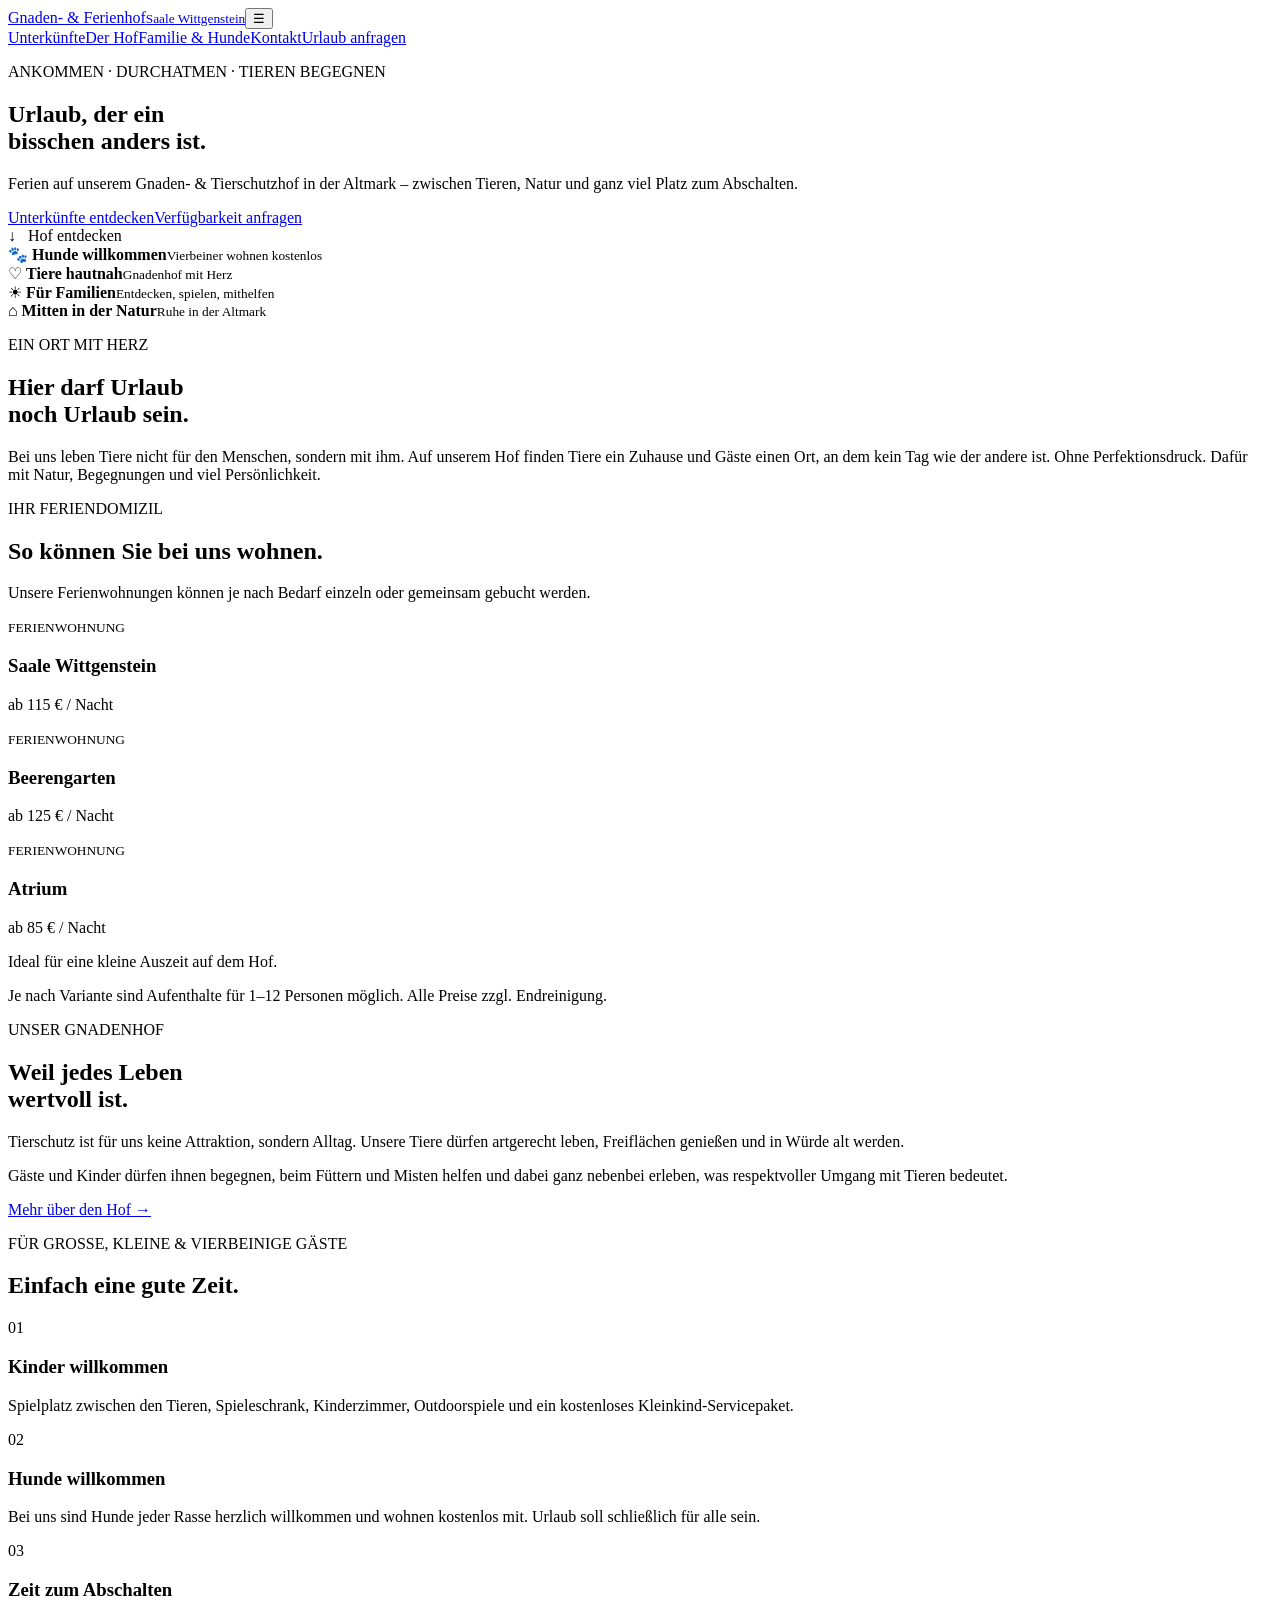
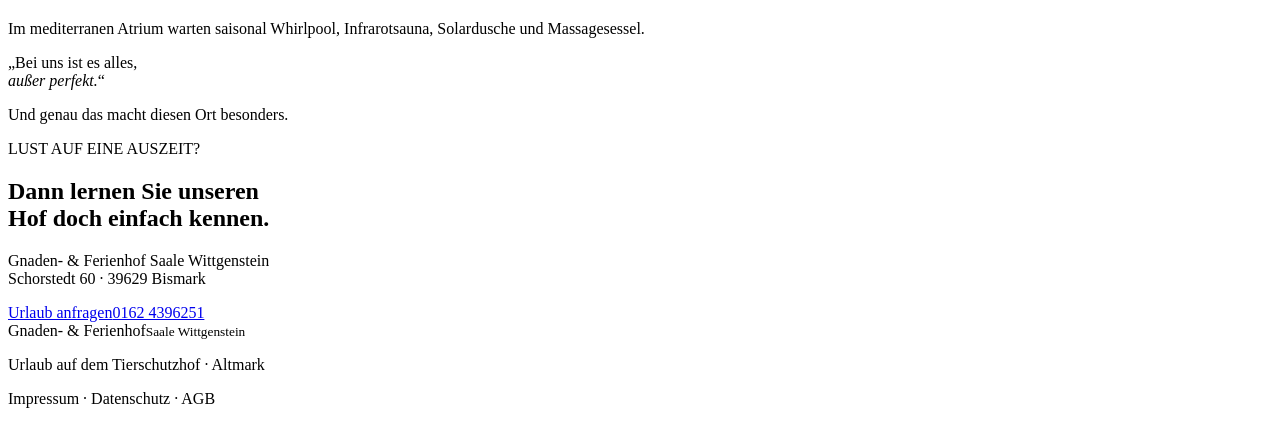
==== index.html @ 2e37b20e "Create modern homepage concept" ====
<!doctype html>
<html lang="de">
<head>
<meta charset="utf-8"><meta name="viewport" content="width=device-width,initial-scale=1">
<title>Gnaden- & Ferienhof Saale Wittgenstein</title>
<meta name="description" content="Urlaub auf dem Tierschutzhof in der Altmark – Ferienwohnungen, Tiere, Natur und Zeit zum Abschalten.">
<link rel="preconnect" href="https://fonts.googleapis.com"><link rel="preconnect" href="https://fonts.gstatic.com" crossorigin>
<link href="https://fonts.googleapis.com/css2?family=DM+Sans:wght@400;500;600&family=Playfair+Display:wght@500;600&display=swap" rel="stylesheet">
<link rel="stylesheet" href="style.css">
</head>
<body>
<header class="nav"><a class="brand" href="#top"><span>Gnaden- & Ferienhof</span><small>Saale Wittgenstein</small></a><button class="menu" aria-label="Menü">☰</button><nav><a href="#wohnen">Unterkünfte</a><a href="#hof">Der Hof</a><a href="#familie">Familie & Hunde</a><a href="#kontakt">Kontakt</a><a class="navcta" href="#kontakt">Urlaub anfragen</a></nav></header>
<main id="top">
<section class="hero"><div class="shade"></div><div class="heroText"><p class="eyebrow">ANKOMMEN · DURCHATMEN · TIEREN BEGEGNEN</p><h1>Urlaub, der ein<br>bisschen anders ist.</h1><p>Ferien auf unserem Gnaden- & Tierschutzhof in der Altmark – zwischen Tieren, Natur und ganz viel Platz zum Abschalten.</p><div class="actions"><a class="btn light" href="#wohnen">Unterkünfte entdecken</a><a class="btn ghost" href="#kontakt">Verfügbarkeit anfragen</a></div></div><div class="scroll">↓ &nbsp; Hof entdecken</div></section>
<section class="quick"><div>🐾 <span><b>Hunde willkommen</b><small>Vierbeiner wohnen kostenlos</small></span></div><div>♡ <span><b>Tiere hautnah</b><small>Gnadenhof mit Herz</small></span></div><div>☀ <span><b>Für Familien</b><small>Entdecken, spielen, mithelfen</small></span></div><div>⌂ <span><b>Mitten in der Natur</b><small>Ruhe in der Altmark</small></span></div></section>
<section class="intro"><p class="eyebrow green">EIN ORT MIT HERZ</p><h2>Hier darf Urlaub<br>noch Urlaub sein.</h2><p>Bei uns leben Tiere nicht für den Menschen, sondern mit ihm. Auf unserem Hof finden Tiere ein Zuhause und Gäste einen Ort, an dem kein Tag wie der andere ist. Ohne Perfektionsdruck. Dafür mit Natur, Begegnungen und viel Persönlichkeit.</p></section>
<section id="wohnen" class="stay"><div class="sectionHead"><div><p class="eyebrow green">IHR FERIENDOMIZIL</p><h2>So können Sie bei uns wohnen.</h2></div><p>Unsere Ferienwohnungen können je nach Bedarf einzeln oder gemeinsam gebucht werden.</p></div><div class="cards">
<article class="card photo1"><div><small>FERIENWOHNUNG</small><h3>Saale Wittgenstein</h3><p>ab 115 € / Nacht</p></div></article>
<article class="card photo2"><div><small>FERIENWOHNUNG</small><h3>Beerengarten</h3><p>ab 125 € / Nacht</p></div></article>
<article class="card simple"><div><small>FERIENWOHNUNG</small><h3>Atrium</h3><p>ab 85 € / Nacht</p><span>Ideal für eine kleine Auszeit auf dem Hof.</span></div></article>
</div><p class="note">Je nach Variante sind Aufenthalte für 1–12 Personen möglich. Alle Preise zzgl. Endreinigung.</p></section>
<section id="hof" class="story"><div class="storyImg"></div><div class="storyText"><p class="eyebrow">UNSER GNADENHOF</p><h2>Weil jedes Leben<br>wertvoll ist.</h2><p>Tierschutz ist für uns keine Attraktion, sondern Alltag. Unsere Tiere dürfen artgerecht leben, Freiflächen genießen und in Würde alt werden.</p><p>Gäste und Kinder dürfen ihnen begegnen, beim Füttern und Misten helfen und dabei ganz nebenbei erleben, was respektvoller Umgang mit Tieren bedeutet.</p><a href="#kontakt">Mehr über den Hof →</a></div></section>
<section id="familie" class="features"><div class="sectionHead"><div><p class="eyebrow green">FÜR GROSSE, KLEINE & VIERBEINIGE GÄSTE</p><h2>Einfach eine gute Zeit.</h2></div></div><div class="featureGrid"><article><span>01</span><h3>Kinder willkommen</h3><p>Spielplatz zwischen den Tieren, Spieleschrank, Kinderzimmer, Outdoorspiele und ein kostenloses Kleinkind-Servicepaket.</p></article><article><span>02</span><h3>Hunde willkommen</h3><p>Bei uns sind Hunde jeder Rasse herzlich willkommen und wohnen kostenlos mit. Urlaub soll schließlich für alle sein.</p></article><article><span>03</span><h3>Zeit zum Abschalten</h3><p>Im mediterranen Atrium warten saisonal Whirlpool, Infrarotsauna, Solardusche und Massagesessel.</p></article></div></section>
<section class="quote"><p>„Bei uns ist es alles,<br><em>außer perfekt.</em>“</p><span>Und genau das macht diesen Ort besonders.</span></section>
<section id="kontakt" class="contact"><p class="eyebrow">LUST AUF EINE AUSZEIT?</p><h2>Dann lernen Sie unseren<br>Hof doch einfach kennen.</h2><p>Gnaden- & Ferienhof Saale Wittgenstein<br>Schorstedt 60 · 39629 Bismark</p><div class="actions"><a class="btn light" href="mailto:daniela.eldem@t-online.de">Urlaub anfragen</a><a class="btn ghost" href="tel:+491624396251">0162 4396251</a></div></section>
</main>
<footer><div class="brand"><span>Gnaden- & Ferienhof</span><small>Saale Wittgenstein</small></div><p>Urlaub auf dem Tierschutzhof · Altmark</p><p>Impressum · Datenschutz · AGB</p></footer>
<script>document.querySelector('.menu').onclick=()=>document.querySelector('.nav nav').classList.toggle('open');document.querySelectorAll('.nav nav a').forEach(a=>a.onclick=()=>document.querySelector('.nav nav').classList.remove('open'));</script>
</body></html>
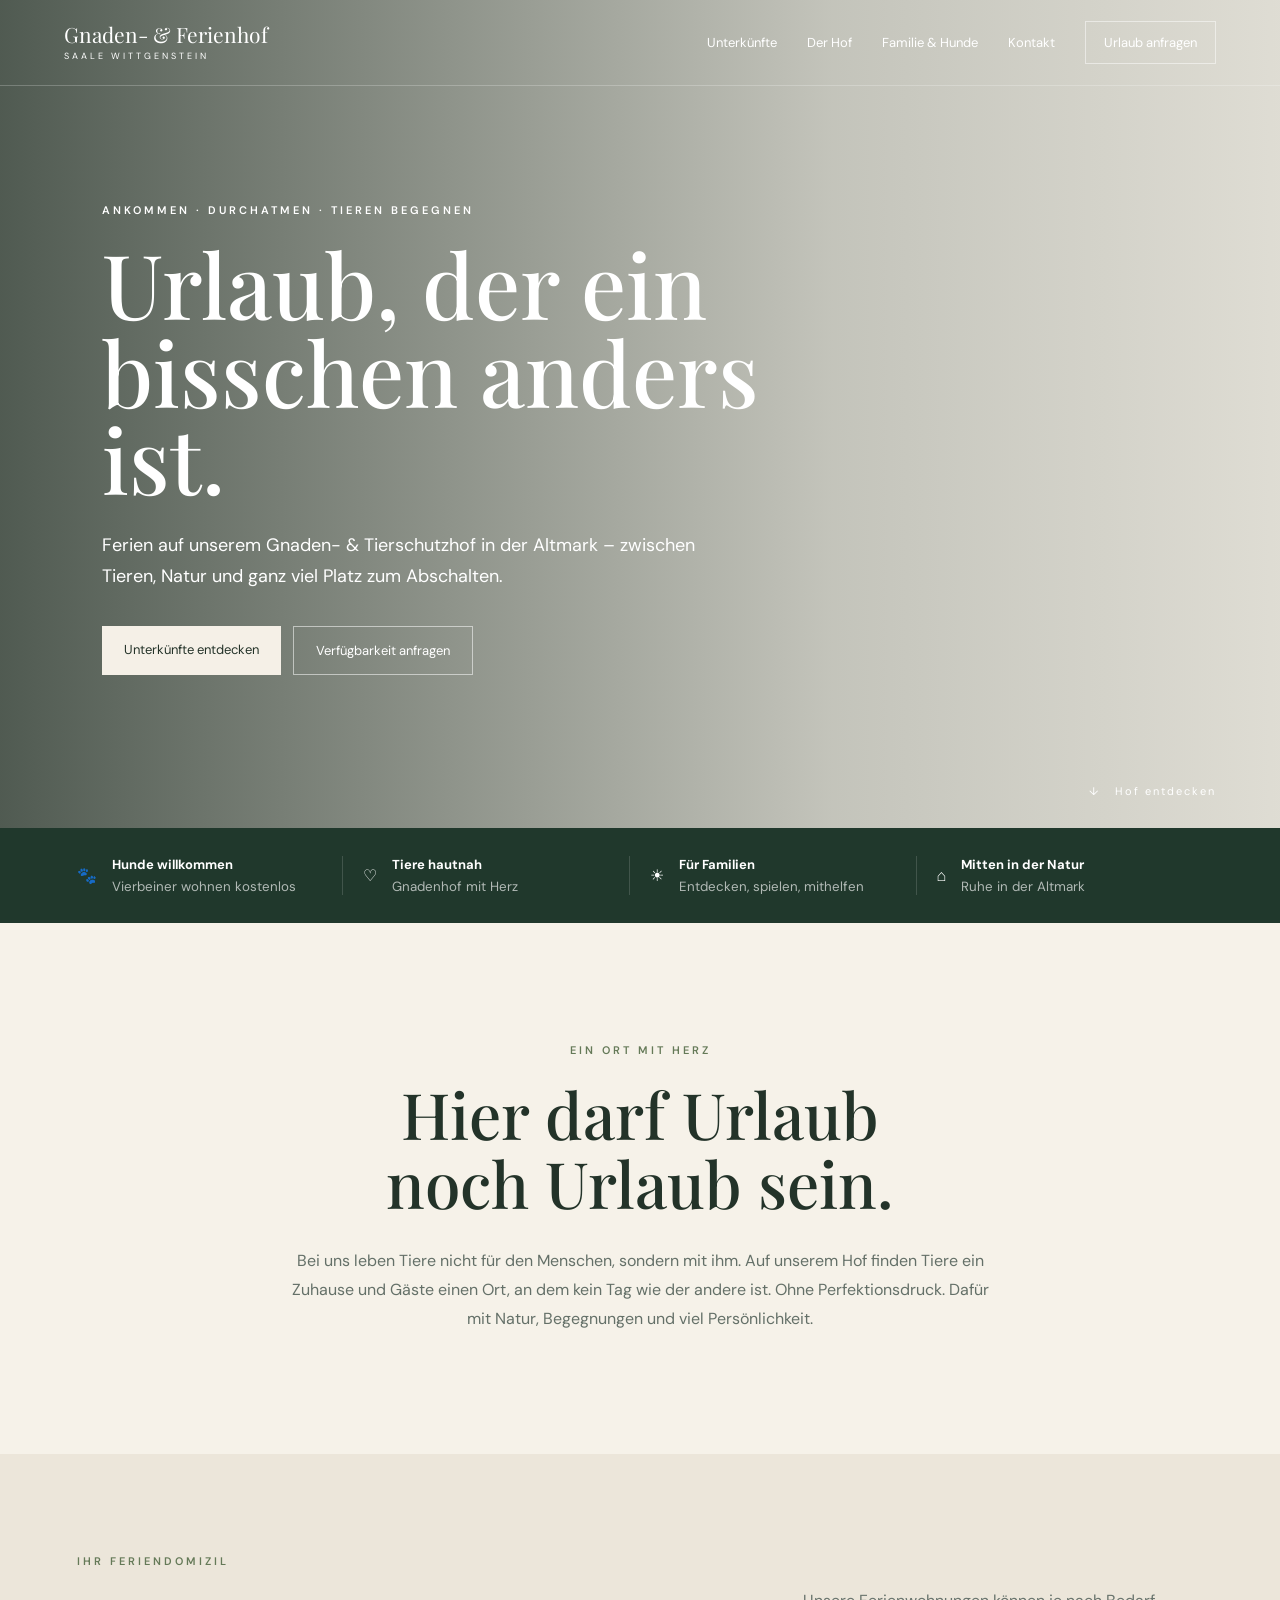
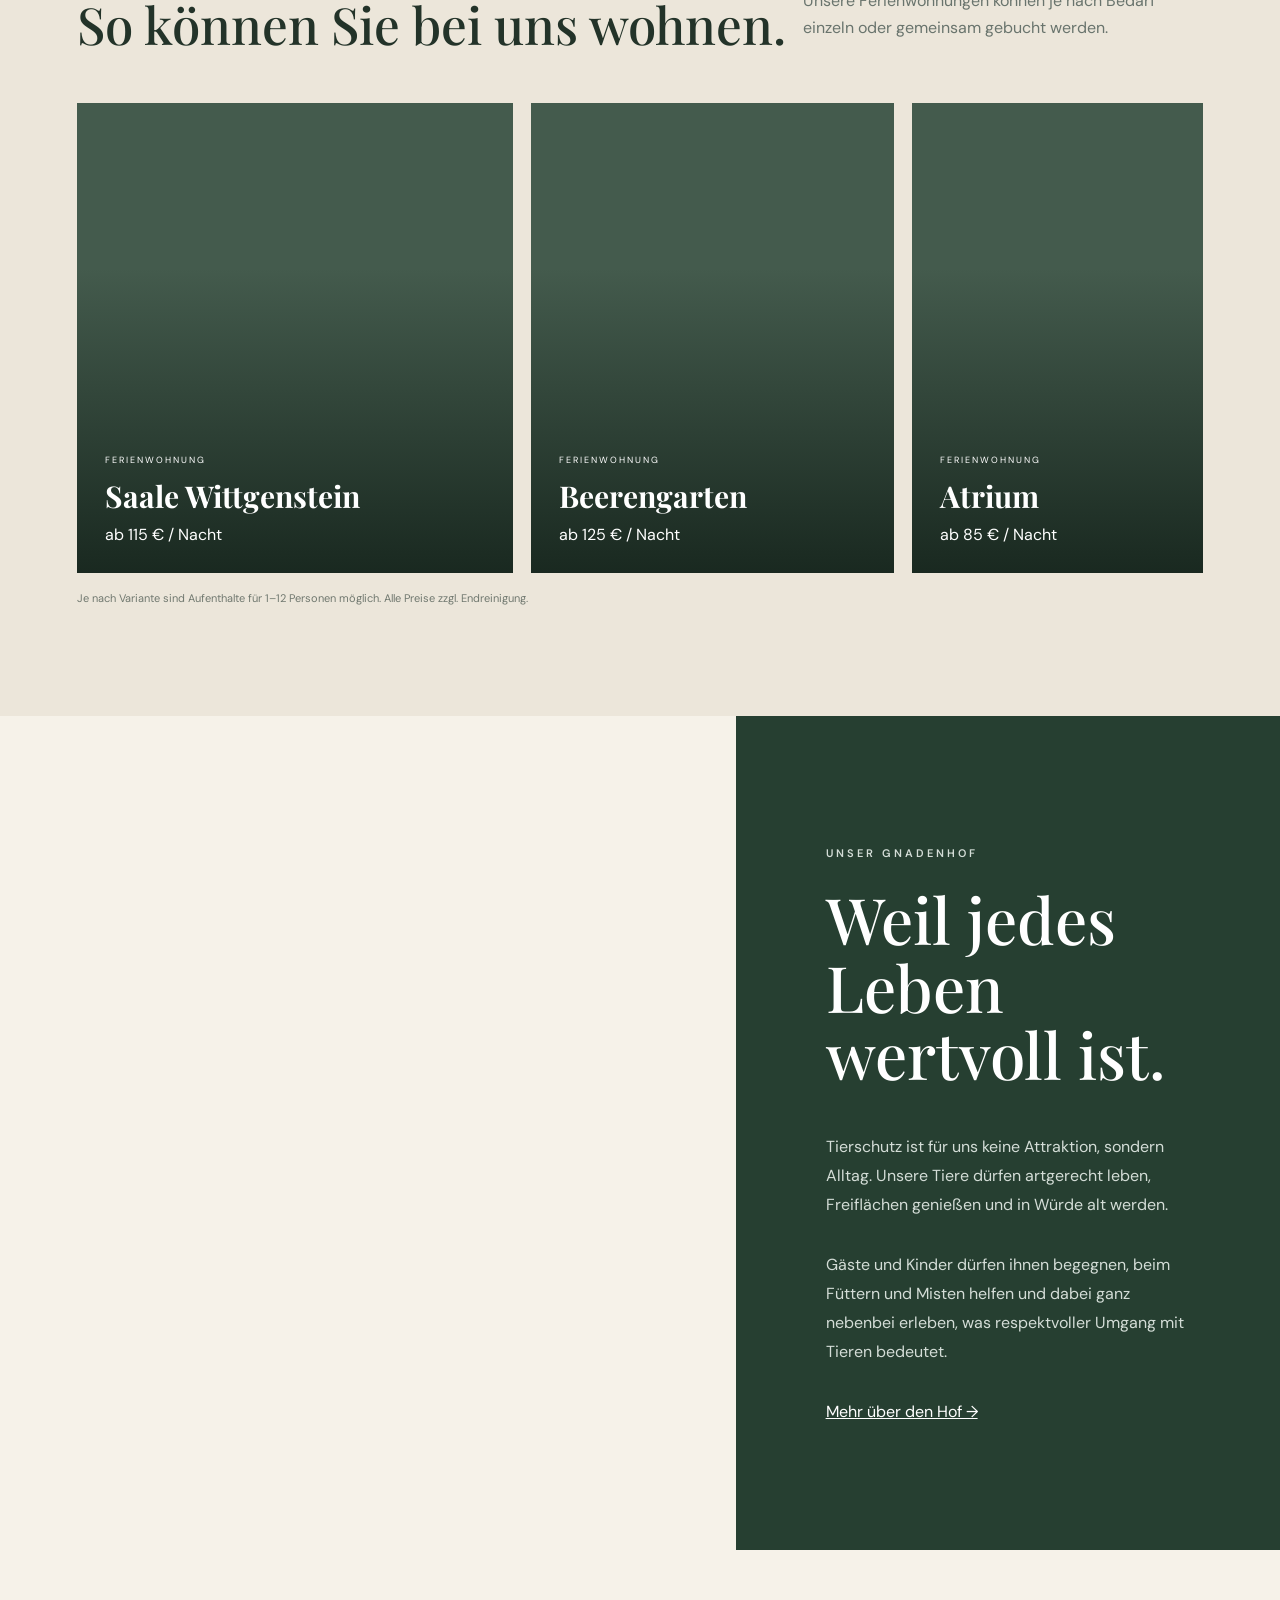
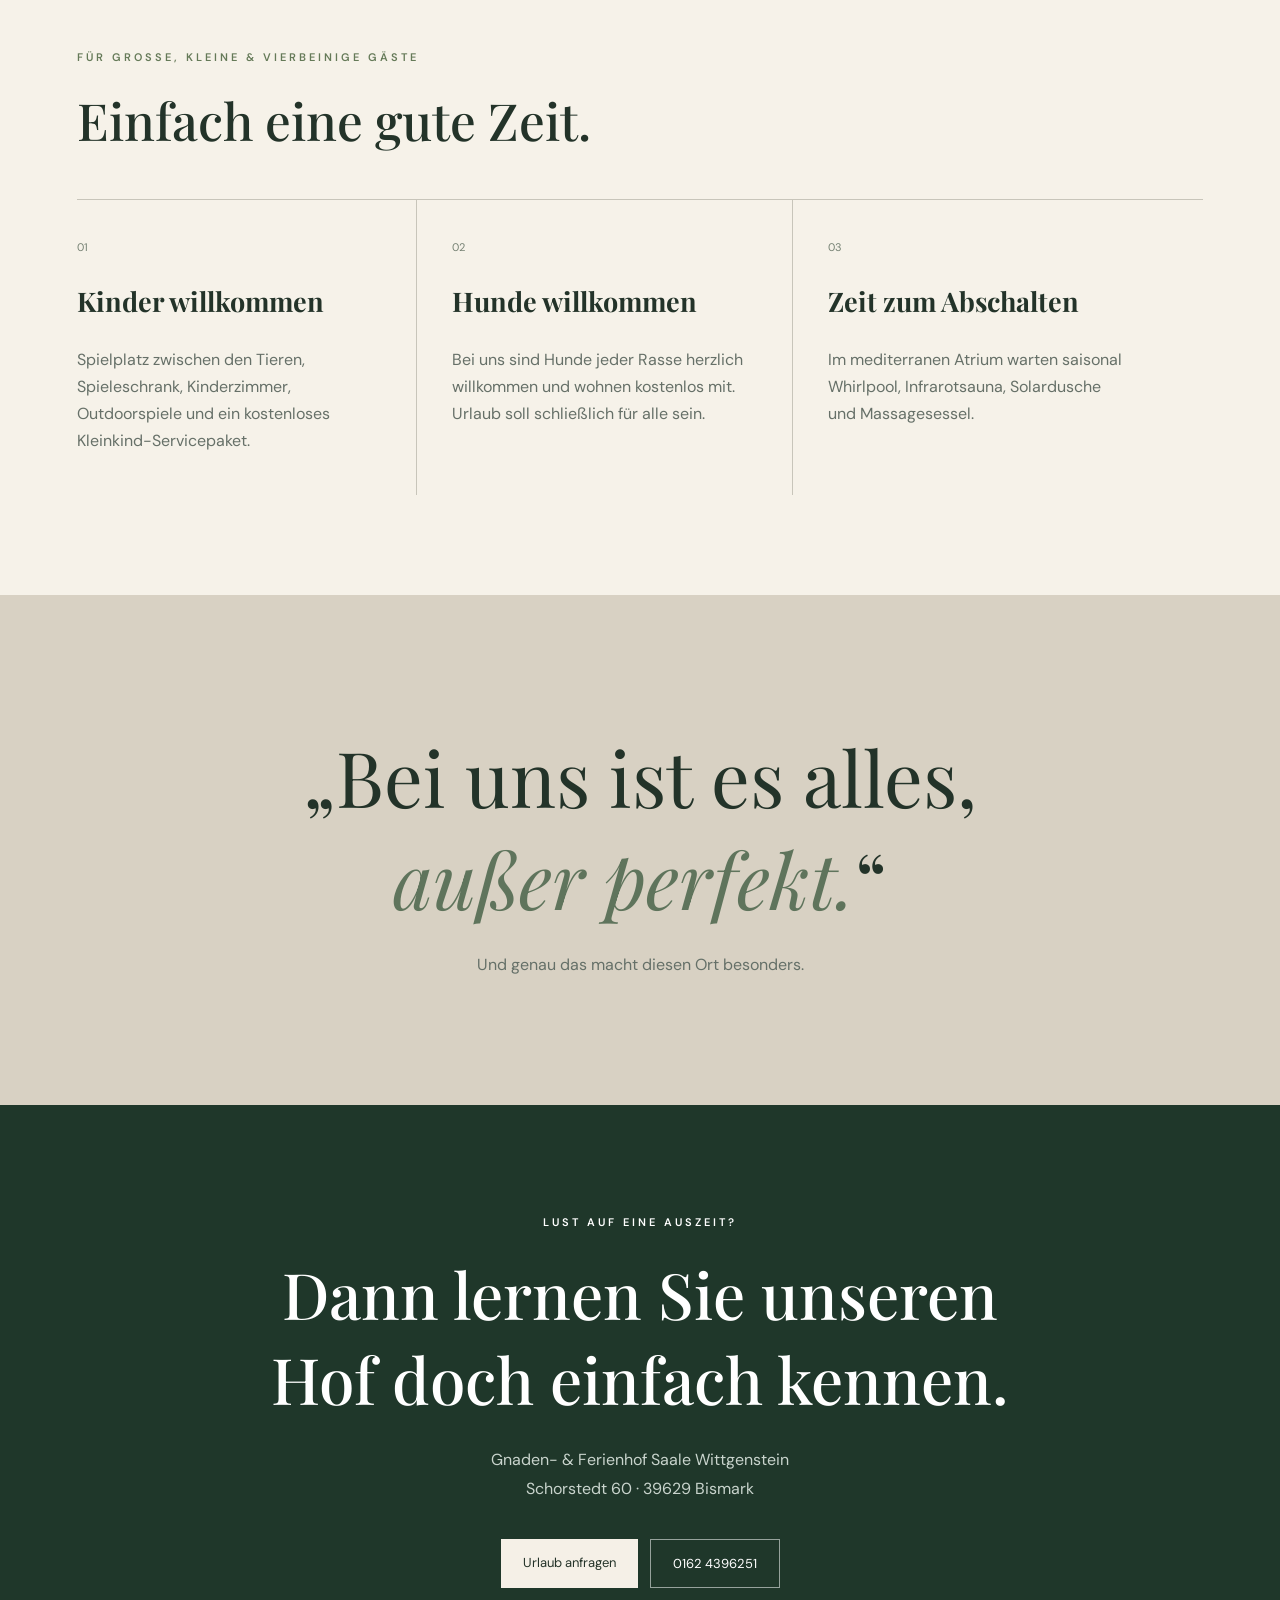
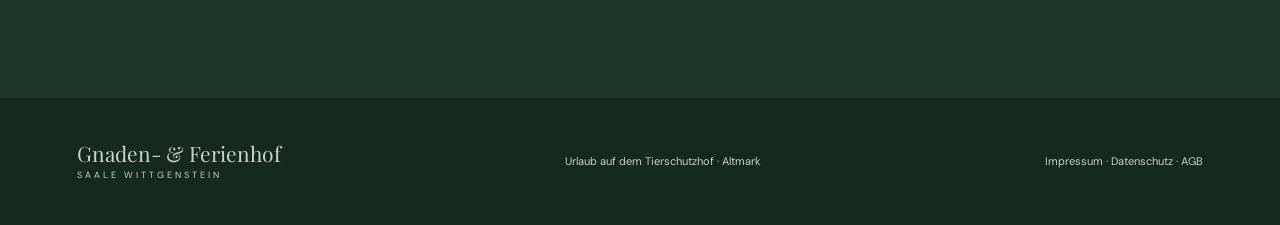
==== commit 64b8b929: "Use only verified accommodation content" ====
--- a/index.html
+++ b/index.html
@@ -17,7 +17,7 @@
 <section id="wohnen" class="stay"><div class="sectionHead"><div><p class="eyebrow green">IHR FERIENDOMIZIL</p><h2>So können Sie bei uns wohnen.</h2></div><p>Unsere Ferienwohnungen können je nach Bedarf einzeln oder gemeinsam gebucht werden.</p></div><div class="cards">
 <article class="card photo1"><div><small>FERIENWOHNUNG</small><h3>Saale Wittgenstein</h3><p>ab 115 € / Nacht</p></div></article>
 <article class="card photo2"><div><small>FERIENWOHNUNG</small><h3>Beerengarten</h3><p>ab 125 € / Nacht</p></div></article>
-<article class="card simple"><div><small>FERIENWOHNUNG</small><h3>Atrium</h3><p>ab 85 € / Nacht</p><span>Ideal für eine kleine Auszeit auf dem Hof.</span></div></article>
+<article class="card photo3"><div><small>FERIENWOHNUNG</small><h3>Atrium</h3><p>ab 85 € / Nacht</p></div></article>
 </div><p class="note">Je nach Variante sind Aufenthalte für 1–12 Personen möglich. Alle Preise zzgl. Endreinigung.</p></section>
 <section id="hof" class="story"><div class="storyImg"></div><div class="storyText"><p class="eyebrow">UNSER GNADENHOF</p><h2>Weil jedes Leben<br>wertvoll ist.</h2><p>Tierschutz ist für uns keine Attraktion, sondern Alltag. Unsere Tiere dürfen artgerecht leben, Freiflächen genießen und in Würde alt werden.</p><p>Gäste und Kinder dürfen ihnen begegnen, beim Füttern und Misten helfen und dabei ganz nebenbei erleben, was respektvoller Umgang mit Tieren bedeutet.</p><a href="#kontakt">Mehr über den Hof →</a></div></section>
 <section id="familie" class="features"><div class="sectionHead"><div><p class="eyebrow green">FÜR GROSSE, KLEINE & VIERBEINIGE GÄSTE</p><h2>Einfach eine gute Zeit.</h2></div></div><div class="featureGrid"><article><span>01</span><h3>Kinder willkommen</h3><p>Spielplatz zwischen den Tieren, Spieleschrank, Kinderzimmer, Outdoorspiele und ein kostenloses Kleinkind-Servicepaket.</p></article><article><span>02</span><h3>Hunde willkommen</h3><p>Bei uns sind Hunde jeder Rasse herzlich willkommen und wohnen kostenlos mit. Urlaub soll schließlich für alle sein.</p></article><article><span>03</span><h3>Zeit zum Abschalten</h3><p>Im mediterranen Atrium warten saisonal Whirlpool, Infrarotsauna, Solardusche und Massagesessel.</p></article></div></section>
--- a/style.css
+++ b/style.css
@@ -0,0 +1,2 @@
+*{box-sizing:border-box}html{scroll-behavior:smooth}body{margin:0;background:#f6f2e9;color:#233329;font-family:"DM Sans",sans-serif}.nav{height:86px;position:absolute;z-index:10;top:0;left:0;right:0;display:flex;align-items:center;padding:0 5vw;color:white;border-bottom:1px solid #ffffff38}.brand{color:inherit;text-decoration:none;display:flex;flex-direction:column;line-height:1}.brand span{font-family:"Playfair Display";font-size:21px}.brand small{font-size:9px;letter-spacing:3px;margin-top:7px;text-transform:uppercase}.nav nav{margin-left:auto;display:flex;align-items:center;gap:30px}.nav nav a{color:white;text-decoration:none;font-size:13px}.navcta{border:1px solid #ffffff80;padding:12px 18px}.menu{display:none;margin-left:auto;background:none;border:0;color:white;font-size:25px}.hero{height:92vh;min-height:680px;background:url("https://www.gnadenundferienhofsaalewittgenstein.de/wp-content/uploads/2026/07/IMG_7126.jpeg") center 45%/cover;position:relative;color:white;display:flex;align-items:center}.shade{position:absolute;inset:0;background:linear-gradient(90deg,rgba(16,32,23,.72),rgba(16,32,23,.22) 65%,rgba(16,32,23,.1))}.heroText{position:relative;width:min(760px,90%);margin-left:8vw;margin-top:50px}.eyebrow{font-size:11px;letter-spacing:3px;font-weight:600;margin:0 0 22px}.green{color:#657a58}.hero h1,.intro h2,.sectionHead h2,.story h2,.contact h2{font-family:"Playfair Display";font-weight:500}.hero h1{font-size:clamp(54px,7vw,102px);line-height:.98;margin:0 0 28px}.heroText>p:not(.eyebrow){font-size:18px;line-height:1.7;max-width:610px}.actions{display:flex;gap:12px;margin-top:35px}.btn{display:inline-block;padding:15px 22px;text-decoration:none;font-size:13px}.light{background:#f5f0e7;color:#243329}.ghost{border:1px solid #ffffff88;color:white}.scroll{position:absolute;bottom:30px;right:5vw;font-size:11px;letter-spacing:2px}.quick{background:#20382c;color:#fff;display:grid;grid-template-columns:repeat(4,1fr);padding:28px 6vw;gap:20px}.quick>div{display:flex;align-items:center;gap:15px;border-right:1px solid #ffffff26}.quick>div:last-child{border:0}.quick span{display:flex;flex-direction:column}.quick b{font-size:13px}.quick small{opacity:.65;margin-top:5px}.intro{padding:120px 8vw;text-align:center;max-width:1000px;margin:auto}.intro h2{font-size:clamp(42px,5vw,70px);line-height:1.08;margin:0 0 30px}.intro>p:last-child{max-width:700px;margin:auto;line-height:1.8;color:#647068}.stay,.features{padding:100px 6vw;background:#ece6da}.sectionHead{display:flex;justify-content:space-between;align-items:end;margin-bottom:45px}.sectionHead h2{font-size:clamp(36px,4vw,58px);margin:0}.sectionHead>p{max-width:400px;line-height:1.7;color:#69746d}.cards{display:grid;grid-template-columns:1.2fr 1fr .8fr;gap:18px}.card{height:470px;position:relative;background:#445b4d;background-size:cover;background-position:center;overflow:hidden}.card:after{content:"";position:absolute;inset:0;background:linear-gradient(0deg,rgba(11,24,17,.75),transparent 65%)}.card>div{position:absolute;z-index:2;bottom:28px;left:28px;color:#fff}.card small{letter-spacing:2px;font-size:9px}.card h3{font-family:"Playfair Display";font-size:30px;margin:8px 0}.card p{margin:0}.card span{font-size:12px;opacity:.75}.photo1{background-image:url("https://www.gnadenundferienhofsaalewittgenstein.de/wp-content/uploads/2026/08/Wittgenstein-Fewo-Canva-1024x829.png")}.photo2{background-image:url("https://www.gnadenundferienhofsaalewittgenstein.de/wp-content/uploads/2026/07/IMG_7126.jpeg")}.simple{background:linear-gradient(145deg,#687c6d,#2d4838)}.note{font-size:11px;color:#70786f;margin-top:18px}.story{display:grid;grid-template-columns:1.15fr .85fr;min-height:720px}.storyImg{background:url("https://www.gnadenundferienhofsaalewittgenstein.de/wp-content/uploads/2025/02/bcfb7c24-0591-49e5-a2a4-bfc972c32fb3-1024x1024.jpg") center/cover}.storyText{background:#263f31;color:#fff;padding:10vw 7vw;display:flex;flex-direction:column;justify-content:center}.story h2{font-size:clamp(42px,5vw,70px);line-height:1.05;margin:0 0 30px}.storyText p{line-height:1.8;color:#d4ddd7}.storyText a{color:#fff;margin-top:18px}.features{background:#f6f2e9}.featureGrid{display:grid;grid-template-columns:repeat(3,1fr);border-top:1px solid #c8c5ba}.featureGrid article{padding:35px 45px 25px 0;border-right:1px solid #c8c5ba;margin-right:35px}.featureGrid article:last-child{border:0}.featureGrid span{font-size:11px;color:#758173}.featureGrid h3{font-family:"Playfair Display";font-size:27px}.featureGrid p{color:#667068;line-height:1.7}.quote{padding:130px 6vw;text-align:center;background:#d8d1c3}.quote p{font-family:"Playfair Display";font-size:clamp(45px,6vw,82px);margin:0}.quote em{font-weight:400;color:#5f745c}.quote span{display:block;margin-top:25px;color:#657068}.contact{background:#1f372a;color:#fff;text-align:center;padding:110px 5vw}.contact h2{font-size:clamp(40px,5vw,68px);margin:0 0 25px}.contact>p:not(.eyebrow){line-height:1.8;color:#c9d4cd}.contact .actions{justify-content:center}footer{background:#16291f;color:#c9d1cc;padding:45px 6vw;display:flex;align-items:center;gap:60px}footer p{font-size:11px;margin-left:auto}.contact .ghost:hover,.navcta:hover{background:#ffffff12}
+@media(max-width:800px){.nav{height:72px;padding:0 20px}.nav nav{display:none;position:absolute;top:72px;left:0;right:0;background:#20382c;padding:25px;flex-direction:column;align-items:flex-start}.nav nav.open{display:flex}.menu{display:block}.hero{height:88vh;min-height:620px}.heroText{margin:50px 24px 0}.hero h1{font-size:54px}.heroText>p:not(.eyebrow){font-size:15px}.actions{flex-wrap:wrap}.scroll{display:none}.quick{grid-template-columns:1fr 1fr;padding:25px 20px}.quick>div{border:0}.quick small{font-size:10px}.intro{padding:80px 24px}.sectionHead{display:block}.sectionHead>p{margin-top:20px}.stay,.features{padding:75px 20px}.cards{grid-template-columns:1fr}.card{height:390px}.story{grid-template-columns:1fr}.storyImg{min-height:450px}.storyText{padding:75px 25px}.featureGrid{grid-template-columns:1fr}.featureGrid article{border-right:0;border-bottom:1px solid #c8c5ba;margin:0}.quote{padding:90px 20px}.contact{padding:90px 20px}footer{display:block;text-align:center}footer p{margin:25px 0 0}.brand{align-items:center}}
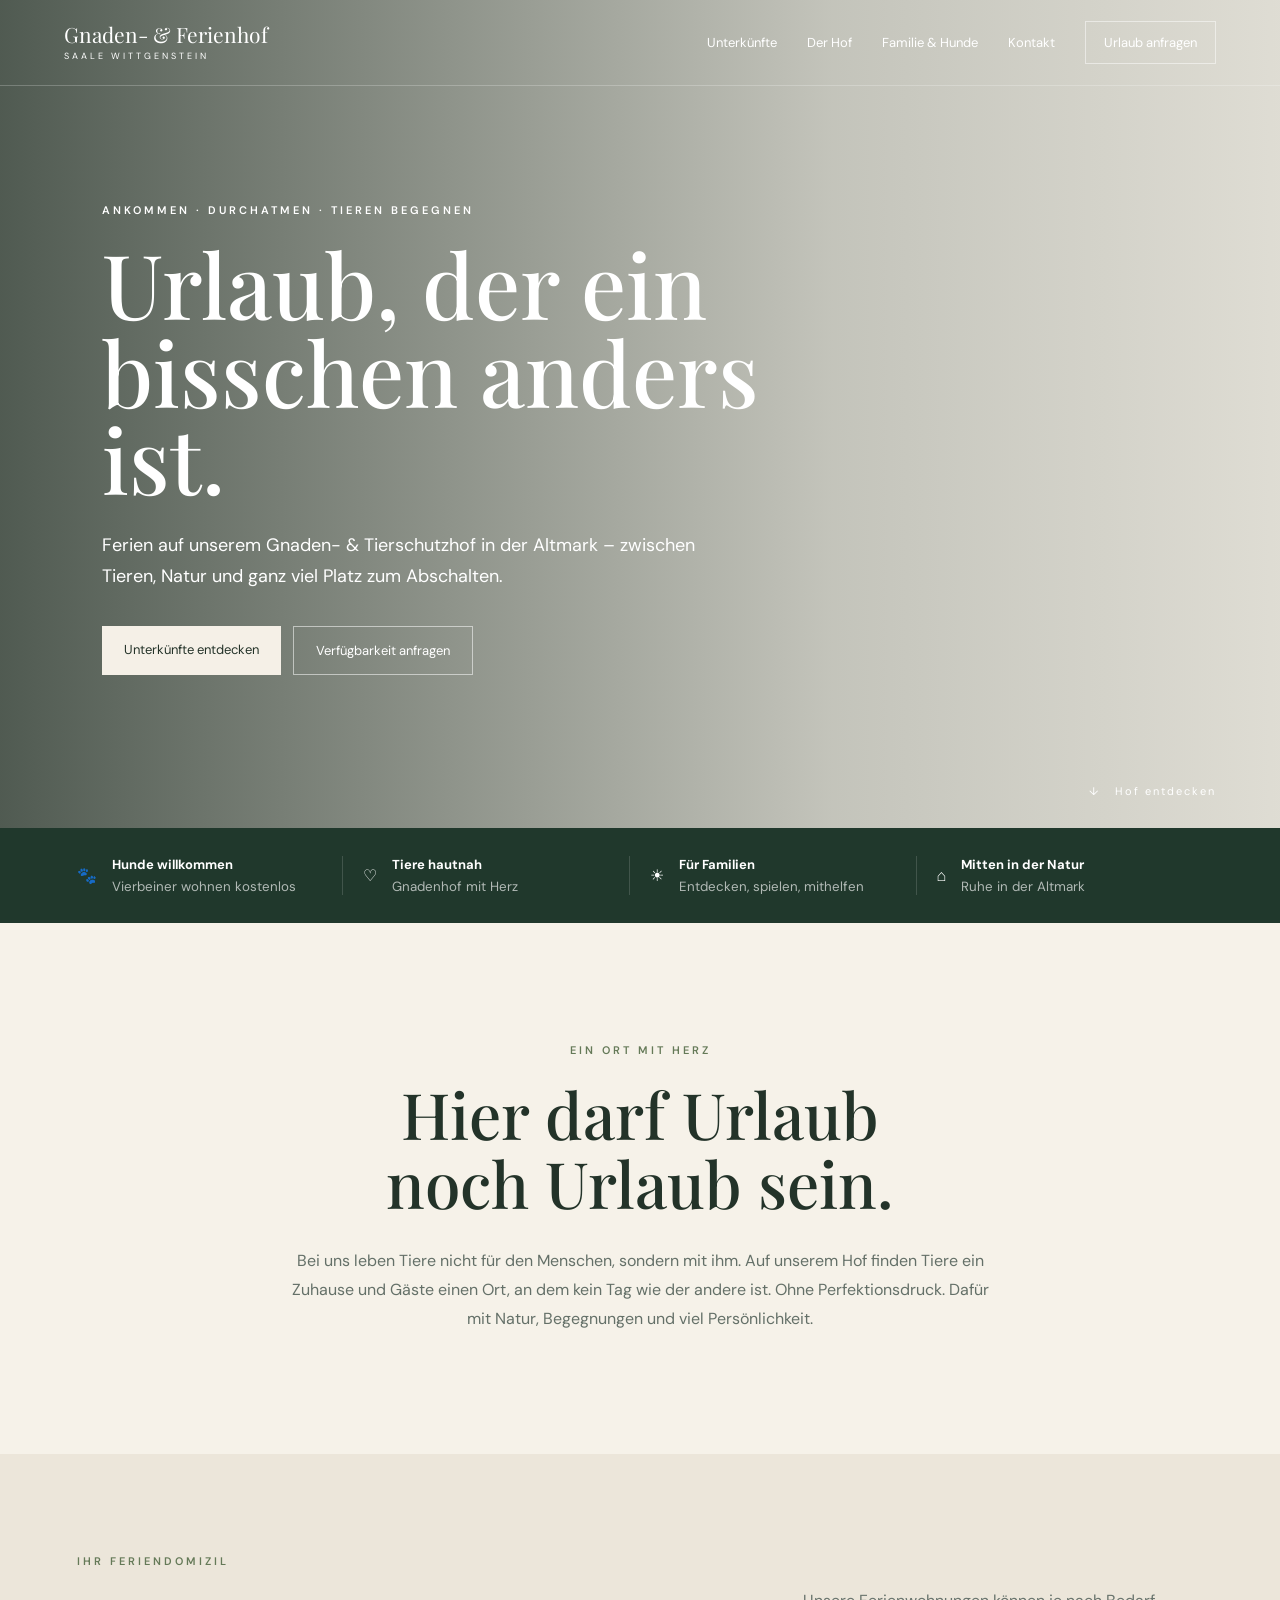
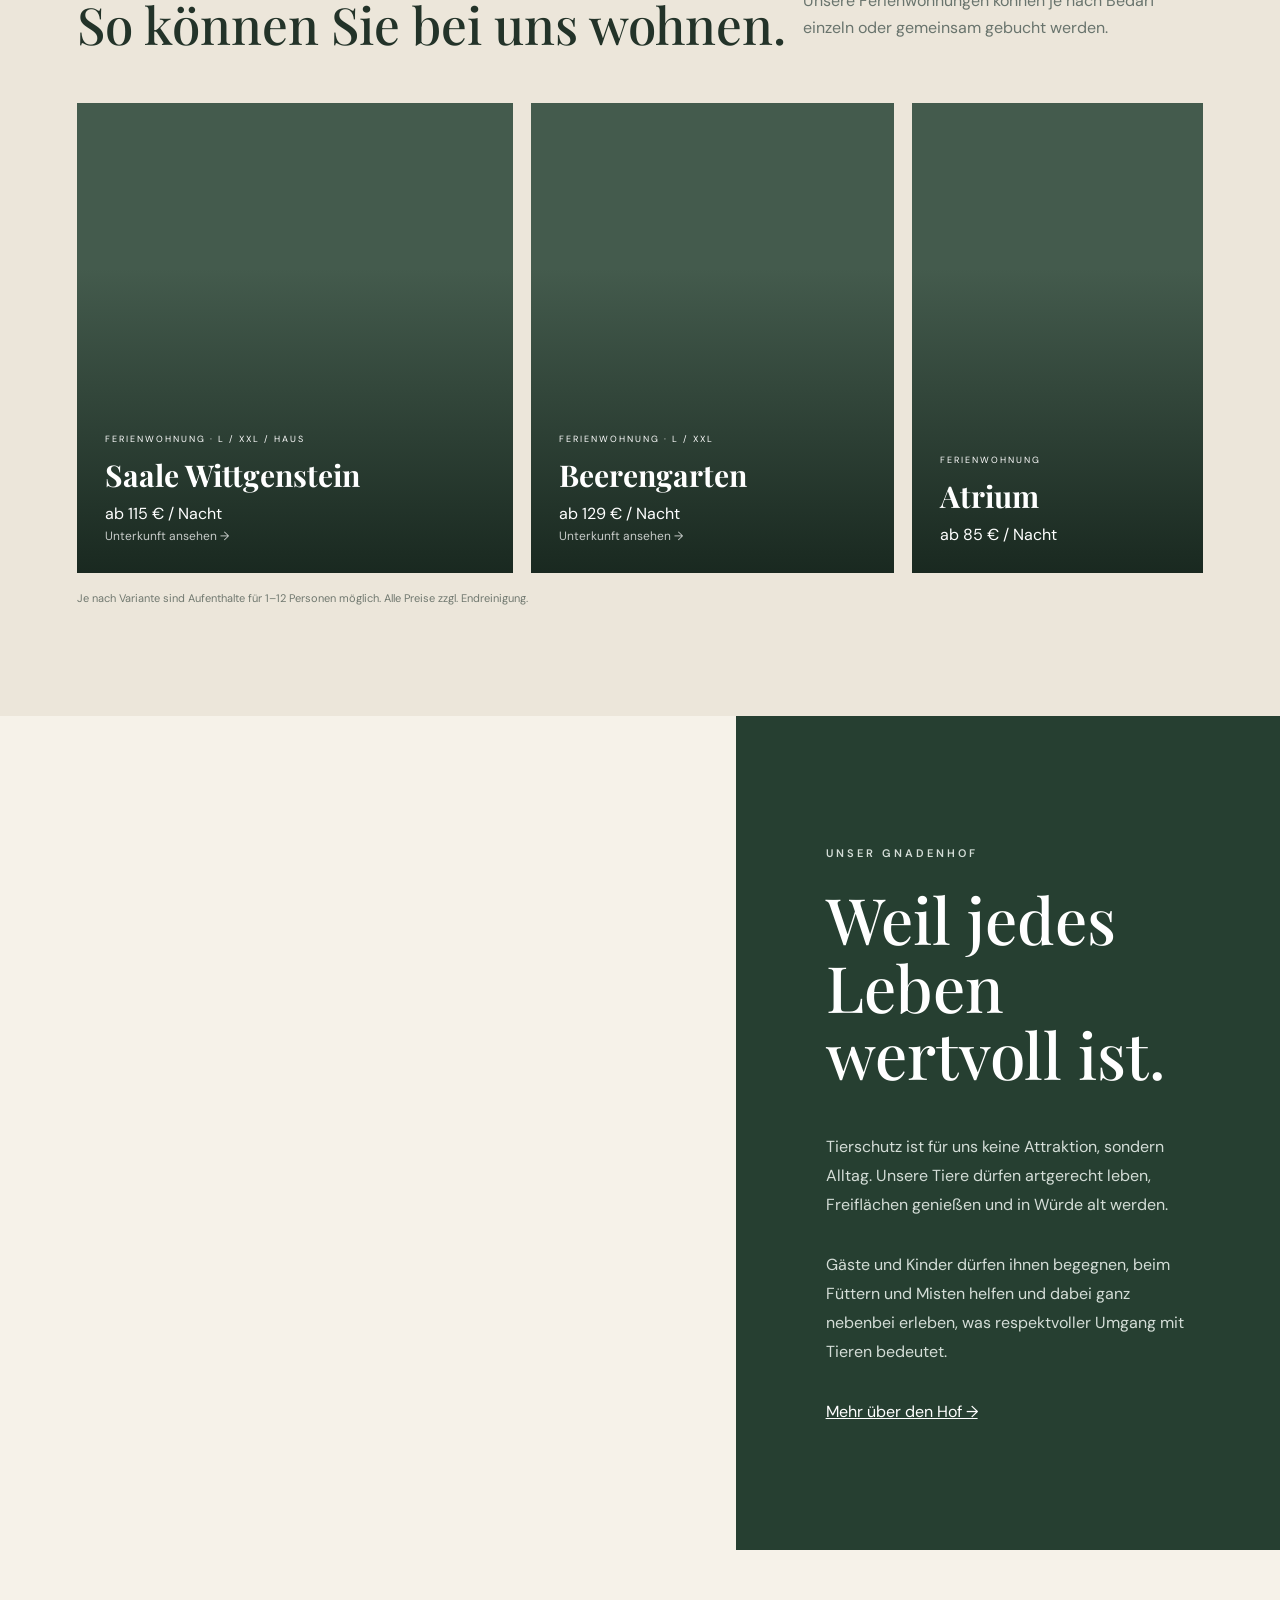
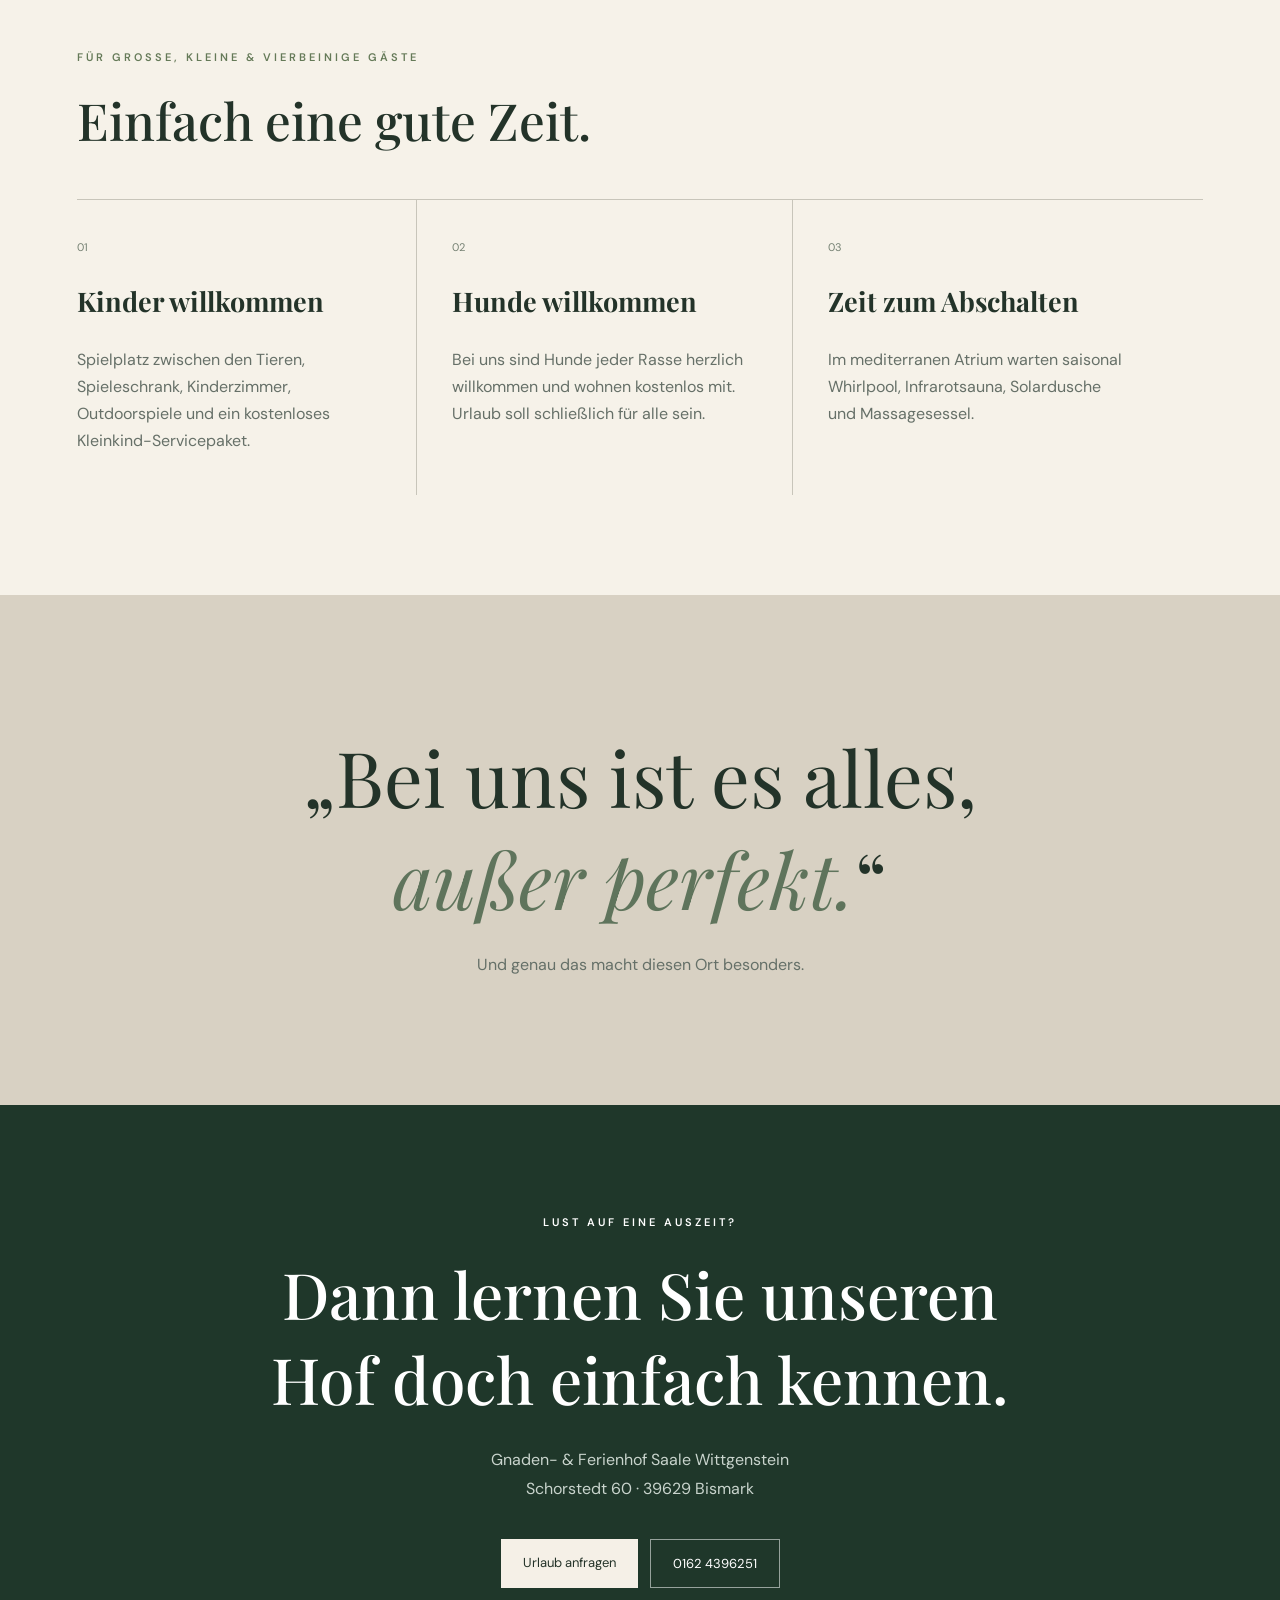
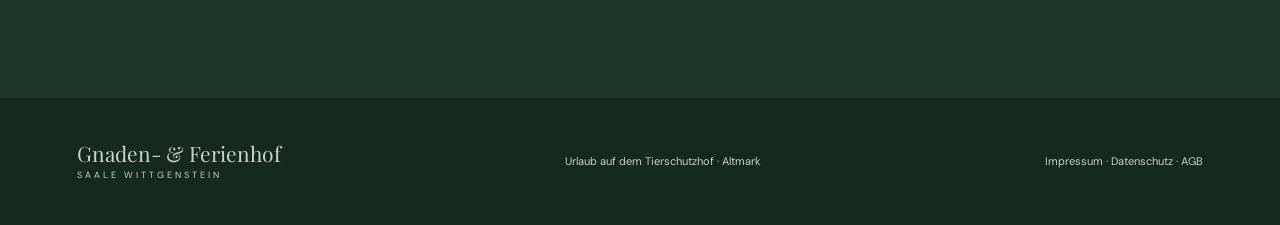
==== commit bc626ca1: "Link accommodation cards to detail pages" ====
--- a/index.html
+++ b/index.html
@@ -15,8 +15,8 @@
 <section class="quick"><div>🐾 <span><b>Hunde willkommen</b><small>Vierbeiner wohnen kostenlos</small></span></div><div>♡ <span><b>Tiere hautnah</b><small>Gnadenhof mit Herz</small></span></div><div>☀ <span><b>Für Familien</b><small>Entdecken, spielen, mithelfen</small></span></div><div>⌂ <span><b>Mitten in der Natur</b><small>Ruhe in der Altmark</small></span></div></section>
 <section class="intro"><p class="eyebrow green">EIN ORT MIT HERZ</p><h2>Hier darf Urlaub<br>noch Urlaub sein.</h2><p>Bei uns leben Tiere nicht für den Menschen, sondern mit ihm. Auf unserem Hof finden Tiere ein Zuhause und Gäste einen Ort, an dem kein Tag wie der andere ist. Ohne Perfektionsdruck. Dafür mit Natur, Begegnungen und viel Persönlichkeit.</p></section>
 <section id="wohnen" class="stay"><div class="sectionHead"><div><p class="eyebrow green">IHR FERIENDOMIZIL</p><h2>So können Sie bei uns wohnen.</h2></div><p>Unsere Ferienwohnungen können je nach Bedarf einzeln oder gemeinsam gebucht werden.</p></div><div class="cards">
-<article class="card photo1"><div><small>FERIENWOHNUNG</small><h3>Saale Wittgenstein</h3><p>ab 115 € / Nacht</p></div></article>
-<article class="card photo2"><div><small>FERIENWOHNUNG</small><h3>Beerengarten</h3><p>ab 125 € / Nacht</p></div></article>
+<a class="card photo1" href="saale-wittgenstein.html"><div><small>FERIENWOHNUNG · L / XXL / HAUS</small><h3>Saale Wittgenstein</h3><p>ab 115 € / Nacht</p><span class="cardlink">Unterkunft ansehen →</span></div></a>
+<a class="card photo2" href="beerengarten.html"><div><small>FERIENWOHNUNG · L / XXL</small><h3>Beerengarten</h3><p>ab 129 € / Nacht</p><span class="cardlink">Unterkunft ansehen →</span></div></a>
 <article class="card photo3"><div><small>FERIENWOHNUNG</small><h3>Atrium</h3><p>ab 85 € / Nacht</p></div></article>
 </div><p class="note">Je nach Variante sind Aufenthalte für 1–12 Personen möglich. Alle Preise zzgl. Endreinigung.</p></section>
 <section id="hof" class="story"><div class="storyImg"></div><div class="storyText"><p class="eyebrow">UNSER GNADENHOF</p><h2>Weil jedes Leben<br>wertvoll ist.</h2><p>Tierschutz ist für uns keine Attraktion, sondern Alltag. Unsere Tiere dürfen artgerecht leben, Freiflächen genießen und in Würde alt werden.</p><p>Gäste und Kinder dürfen ihnen begegnen, beim Füttern und Misten helfen und dabei ganz nebenbei erleben, was respektvoller Umgang mit Tieren bedeutet.</p><a href="#kontakt">Mehr über den Hof →</a></div></section>
--- a/style.css
+++ b/style.css
@@ -1,2 +1,2 @@
-*{box-sizing:border-box}html{scroll-behavior:smooth}body{margin:0;background:#f6f2e9;color:#233329;font-family:"DM Sans",sans-serif}.nav{height:86px;position:absolute;z-index:10;top:0;left:0;right:0;display:flex;align-items:center;padding:0 5vw;color:white;border-bottom:1px solid #ffffff38}.brand{color:inherit;text-decoration:none;display:flex;flex-direction:column;line-height:1}.brand span{font-family:"Playfair Display";font-size:21px}.brand small{font-size:9px;letter-spacing:3px;margin-top:7px;text-transform:uppercase}.nav nav{margin-left:auto;display:flex;align-items:center;gap:30px}.nav nav a{color:white;text-decoration:none;font-size:13px}.navcta{border:1px solid #ffffff80;padding:12px 18px}.menu{display:none;margin-left:auto;background:none;border:0;color:white;font-size:25px}.hero{height:92vh;min-height:680px;background:url("https://www.gnadenundferienhofsaalewittgenstein.de/wp-content/uploads/2026/07/IMG_7126.jpeg") center 45%/cover;position:relative;color:white;display:flex;align-items:center}.shade{position:absolute;inset:0;background:linear-gradient(90deg,rgba(16,32,23,.72),rgba(16,32,23,.22) 65%,rgba(16,32,23,.1))}.heroText{position:relative;width:min(760px,90%);margin-left:8vw;margin-top:50px}.eyebrow{font-size:11px;letter-spacing:3px;font-weight:600;margin:0 0 22px}.green{color:#657a58}.hero h1,.intro h2,.sectionHead h2,.story h2,.contact h2{font-family:"Playfair Display";font-weight:500}.hero h1{font-size:clamp(54px,7vw,102px);line-height:.98;margin:0 0 28px}.heroText>p:not(.eyebrow){font-size:18px;line-height:1.7;max-width:610px}.actions{display:flex;gap:12px;margin-top:35px}.btn{display:inline-block;padding:15px 22px;text-decoration:none;font-size:13px}.light{background:#f5f0e7;color:#243329}.ghost{border:1px solid #ffffff88;color:white}.scroll{position:absolute;bottom:30px;right:5vw;font-size:11px;letter-spacing:2px}.quick{background:#20382c;color:#fff;display:grid;grid-template-columns:repeat(4,1fr);padding:28px 6vw;gap:20px}.quick>div{display:flex;align-items:center;gap:15px;border-right:1px solid #ffffff26}.quick>div:last-child{border:0}.quick span{display:flex;flex-direction:column}.quick b{font-size:13px}.quick small{opacity:.65;margin-top:5px}.intro{padding:120px 8vw;text-align:center;max-width:1000px;margin:auto}.intro h2{font-size:clamp(42px,5vw,70px);line-height:1.08;margin:0 0 30px}.intro>p:last-child{max-width:700px;margin:auto;line-height:1.8;color:#647068}.stay,.features{padding:100px 6vw;background:#ece6da}.sectionHead{display:flex;justify-content:space-between;align-items:end;margin-bottom:45px}.sectionHead h2{font-size:clamp(36px,4vw,58px);margin:0}.sectionHead>p{max-width:400px;line-height:1.7;color:#69746d}.cards{display:grid;grid-template-columns:1.2fr 1fr .8fr;gap:18px}.card{height:470px;position:relative;background:#445b4d;background-size:cover;background-position:center;overflow:hidden}.card:after{content:"";position:absolute;inset:0;background:linear-gradient(0deg,rgba(11,24,17,.75),transparent 65%)}.card>div{position:absolute;z-index:2;bottom:28px;left:28px;color:#fff}.card small{letter-spacing:2px;font-size:9px}.card h3{font-family:"Playfair Display";font-size:30px;margin:8px 0}.card p{margin:0}.card span{font-size:12px;opacity:.75}.photo1{background-image:url("https://www.gnadenundferienhofsaalewittgenstein.de/wp-content/uploads/2026/08/Wittgenstein-Fewo-Canva-1024x829.png")}.photo2{background-image:url("https://www.gnadenundferienhofsaalewittgenstein.de/wp-content/uploads/2026/07/IMG_7126.jpeg")}.simple{background:linear-gradient(145deg,#687c6d,#2d4838)}.note{font-size:11px;color:#70786f;margin-top:18px}.story{display:grid;grid-template-columns:1.15fr .85fr;min-height:720px}.storyImg{background:url("https://www.gnadenundferienhofsaalewittgenstein.de/wp-content/uploads/2025/02/bcfb7c24-0591-49e5-a2a4-bfc972c32fb3-1024x1024.jpg") center/cover}.storyText{background:#263f31;color:#fff;padding:10vw 7vw;display:flex;flex-direction:column;justify-content:center}.story h2{font-size:clamp(42px,5vw,70px);line-height:1.05;margin:0 0 30px}.storyText p{line-height:1.8;color:#d4ddd7}.storyText a{color:#fff;margin-top:18px}.features{background:#f6f2e9}.featureGrid{display:grid;grid-template-columns:repeat(3,1fr);border-top:1px solid #c8c5ba}.featureGrid article{padding:35px 45px 25px 0;border-right:1px solid #c8c5ba;margin-right:35px}.featureGrid article:last-child{border:0}.featureGrid span{font-size:11px;color:#758173}.featureGrid h3{font-family:"Playfair Display";font-size:27px}.featureGrid p{color:#667068;line-height:1.7}.quote{padding:130px 6vw;text-align:center;background:#d8d1c3}.quote p{font-family:"Playfair Display";font-size:clamp(45px,6vw,82px);margin:0}.quote em{font-weight:400;color:#5f745c}.quote span{display:block;margin-top:25px;color:#657068}.contact{background:#1f372a;color:#fff;text-align:center;padding:110px 5vw}.contact h2{font-size:clamp(40px,5vw,68px);margin:0 0 25px}.contact>p:not(.eyebrow){line-height:1.8;color:#c9d4cd}.contact .actions{justify-content:center}footer{background:#16291f;color:#c9d1cc;padding:45px 6vw;display:flex;align-items:center;gap:60px}footer p{font-size:11px;margin-left:auto}.contact .ghost:hover,.navcta:hover{background:#ffffff12}
+*{box-sizing:border-box}html{scroll-behavior:smooth}body{margin:0;background:#f6f2e9;color:#233329;font-family:"DM Sans",sans-serif}.nav{height:86px;position:absolute;z-index:10;top:0;left:0;right:0;display:flex;align-items:center;padding:0 5vw;color:white;border-bottom:1px solid #ffffff38}.brand{color:inherit;text-decoration:none;display:flex;flex-direction:column;line-height:1}.brand span{font-family:"Playfair Display";font-size:21px}.brand small{font-size:9px;letter-spacing:3px;margin-top:7px;text-transform:uppercase}.nav nav{margin-left:auto;display:flex;align-items:center;gap:30px}.nav nav a{color:white;text-decoration:none;font-size:13px}.navcta{border:1px solid #ffffff80;padding:12px 18px}.menu{display:none;margin-left:auto;background:none;border:0;color:white;font-size:25px}.hero{height:92vh;min-height:680px;background:url("https://www.gnadenundferienhofsaalewittgenstein.de/wp-content/uploads/2026/07/IMG_7126.jpeg") center 45%/cover;position:relative;color:white;display:flex;align-items:center}.shade{position:absolute;inset:0;background:linear-gradient(90deg,rgba(16,32,23,.72),rgba(16,32,23,.22) 65%,rgba(16,32,23,.1))}.heroText{position:relative;width:min(760px,90%);margin-left:8vw;margin-top:50px}.eyebrow{font-size:11px;letter-spacing:3px;font-weight:600;margin:0 0 22px}.green{color:#657a58}.hero h1,.intro h2,.sectionHead h2,.story h2,.contact h2{font-family:"Playfair Display";font-weight:500}.hero h1{font-size:clamp(54px,7vw,102px);line-height:.98;margin:0 0 28px}.heroText>p:not(.eyebrow){font-size:18px;line-height:1.7;max-width:610px}.actions{display:flex;gap:12px;margin-top:35px}.btn{display:inline-block;padding:15px 22px;text-decoration:none;font-size:13px}.light{background:#f5f0e7;color:#243329}.ghost{border:1px solid #ffffff88;color:white}.scroll{position:absolute;bottom:30px;right:5vw;font-size:11px;letter-spacing:2px}.quick{background:#20382c;color:#fff;display:grid;grid-template-columns:repeat(4,1fr);padding:28px 6vw;gap:20px}.quick>div{display:flex;align-items:center;gap:15px;border-right:1px solid #ffffff26}.quick>div:last-child{border:0}.quick span{display:flex;flex-direction:column}.quick b{font-size:13px}.quick small{opacity:.65;margin-top:5px}.intro{padding:120px 8vw;text-align:center;max-width:1000px;margin:auto}.intro h2{font-size:clamp(42px,5vw,70px);line-height:1.08;margin:0 0 30px}.intro>p:last-child{max-width:700px;margin:auto;line-height:1.8;color:#647068}.stay,.features{padding:100px 6vw;background:#ece6da}.sectionHead{display:flex;justify-content:space-between;align-items:end;margin-bottom:45px}.sectionHead h2{font-size:clamp(36px,4vw,58px);margin:0}.sectionHead>p{max-width:400px;line-height:1.7;color:#69746d}.cards{display:grid;grid-template-columns:1.2fr 1fr .8fr;gap:18px}.card{height:470px;position:relative;background:#445b4d;background-size:cover;background-position:center;overflow:hidden}.card:after{content:"";position:absolute;inset:0;background:linear-gradient(0deg,rgba(11,24,17,.75),transparent 65%)}.card>div{position:absolute;z-index:2;bottom:28px;left:28px;color:#fff}.card small{letter-spacing:2px;font-size:9px}.card h3{font-family:"Playfair Display";font-size:30px;margin:8px 0}.card p{margin:0}.card span{font-size:12px;opacity:.75}.photo1{background-image:url("https://www.gnadenundferienhofsaalewittgenstein.de/wp-content/uploads/2025/02/Ferien.W.png");background-position:50% 50%;background-size:cover}.photo2{background-image:url("https://www.gnadenundferienhofsaalewittgenstein.de/wp-content/uploads/2026/07/IMG_7126.jpeg");background-position:center 58%;background-size:cover}.photo3{background-image:url("https://www.gnadenundferienhofsaalewittgenstein.de/wp-content/uploads/2025/02/Whirlpool-beschnitten-1024x501.jpg");background-position:center;background-size:cover}.note{font-size:11px;color:#70786f;margin-top:18px}.story{display:grid;grid-template-columns:1.15fr .85fr;min-height:720px}.storyImg{background:url("https://www.gnadenundferienhofsaalewittgenstein.de/wp-content/uploads/2025/02/bcfb7c24-0591-49e5-a2a4-bfc972c32fb3-1024x1024.jpg") center/cover}.storyText{background:#263f31;color:#fff;padding:10vw 7vw;display:flex;flex-direction:column;justify-content:center}.story h2{font-size:clamp(42px,5vw,70px);line-height:1.05;margin:0 0 30px}.storyText p{line-height:1.8;color:#d4ddd7}.storyText a{color:#fff;margin-top:18px}.features{background:#f6f2e9}.featureGrid{display:grid;grid-template-columns:repeat(3,1fr);border-top:1px solid #c8c5ba}.featureGrid article{padding:35px 45px 25px 0;border-right:1px solid #c8c5ba;margin-right:35px}.featureGrid article:last-child{border:0}.featureGrid span{font-size:11px;color:#758173}.featureGrid h3{font-family:"Playfair Display";font-size:27px}.featureGrid p{color:#667068;line-height:1.7}.quote{padding:130px 6vw;text-align:center;background:#d8d1c3}.quote p{font-family:"Playfair Display";font-size:clamp(45px,6vw,82px);margin:0}.quote em{font-weight:400;color:#5f745c}.quote span{display:block;margin-top:25px;color:#657068}.contact{background:#1f372a;color:#fff;text-align:center;padding:110px 5vw}.contact h2{font-size:clamp(40px,5vw,68px);margin:0 0 25px}.contact>p:not(.eyebrow){line-height:1.8;color:#c9d4cd}.contact .actions{justify-content:center}footer{background:#16291f;color:#c9d1cc;padding:45px 6vw;display:flex;align-items:center;gap:60px}footer p{font-size:11px;margin-left:auto}.contact .ghost:hover,.navcta:hover{background:#ffffff12}
 @media(max-width:800px){.nav{height:72px;padding:0 20px}.nav nav{display:none;position:absolute;top:72px;left:0;right:0;background:#20382c;padding:25px;flex-direction:column;align-items:flex-start}.nav nav.open{display:flex}.menu{display:block}.hero{height:88vh;min-height:620px}.heroText{margin:50px 24px 0}.hero h1{font-size:54px}.heroText>p:not(.eyebrow){font-size:15px}.actions{flex-wrap:wrap}.scroll{display:none}.quick{grid-template-columns:1fr 1fr;padding:25px 20px}.quick>div{border:0}.quick small{font-size:10px}.intro{padding:80px 24px}.sectionHead{display:block}.sectionHead>p{margin-top:20px}.stay,.features{padding:75px 20px}.cards{grid-template-columns:1fr}.card{height:390px}.story{grid-template-columns:1fr}.storyImg{min-height:450px}.storyText{padding:75px 25px}.featureGrid{grid-template-columns:1fr}.featureGrid article{border-right:0;border-bottom:1px solid #c8c5ba;margin:0}.quote{padding:90px 20px}.contact{padding:90px 20px}footer{display:block;text-align:center}footer p{margin:25px 0 0}.brand{align-items:center}}
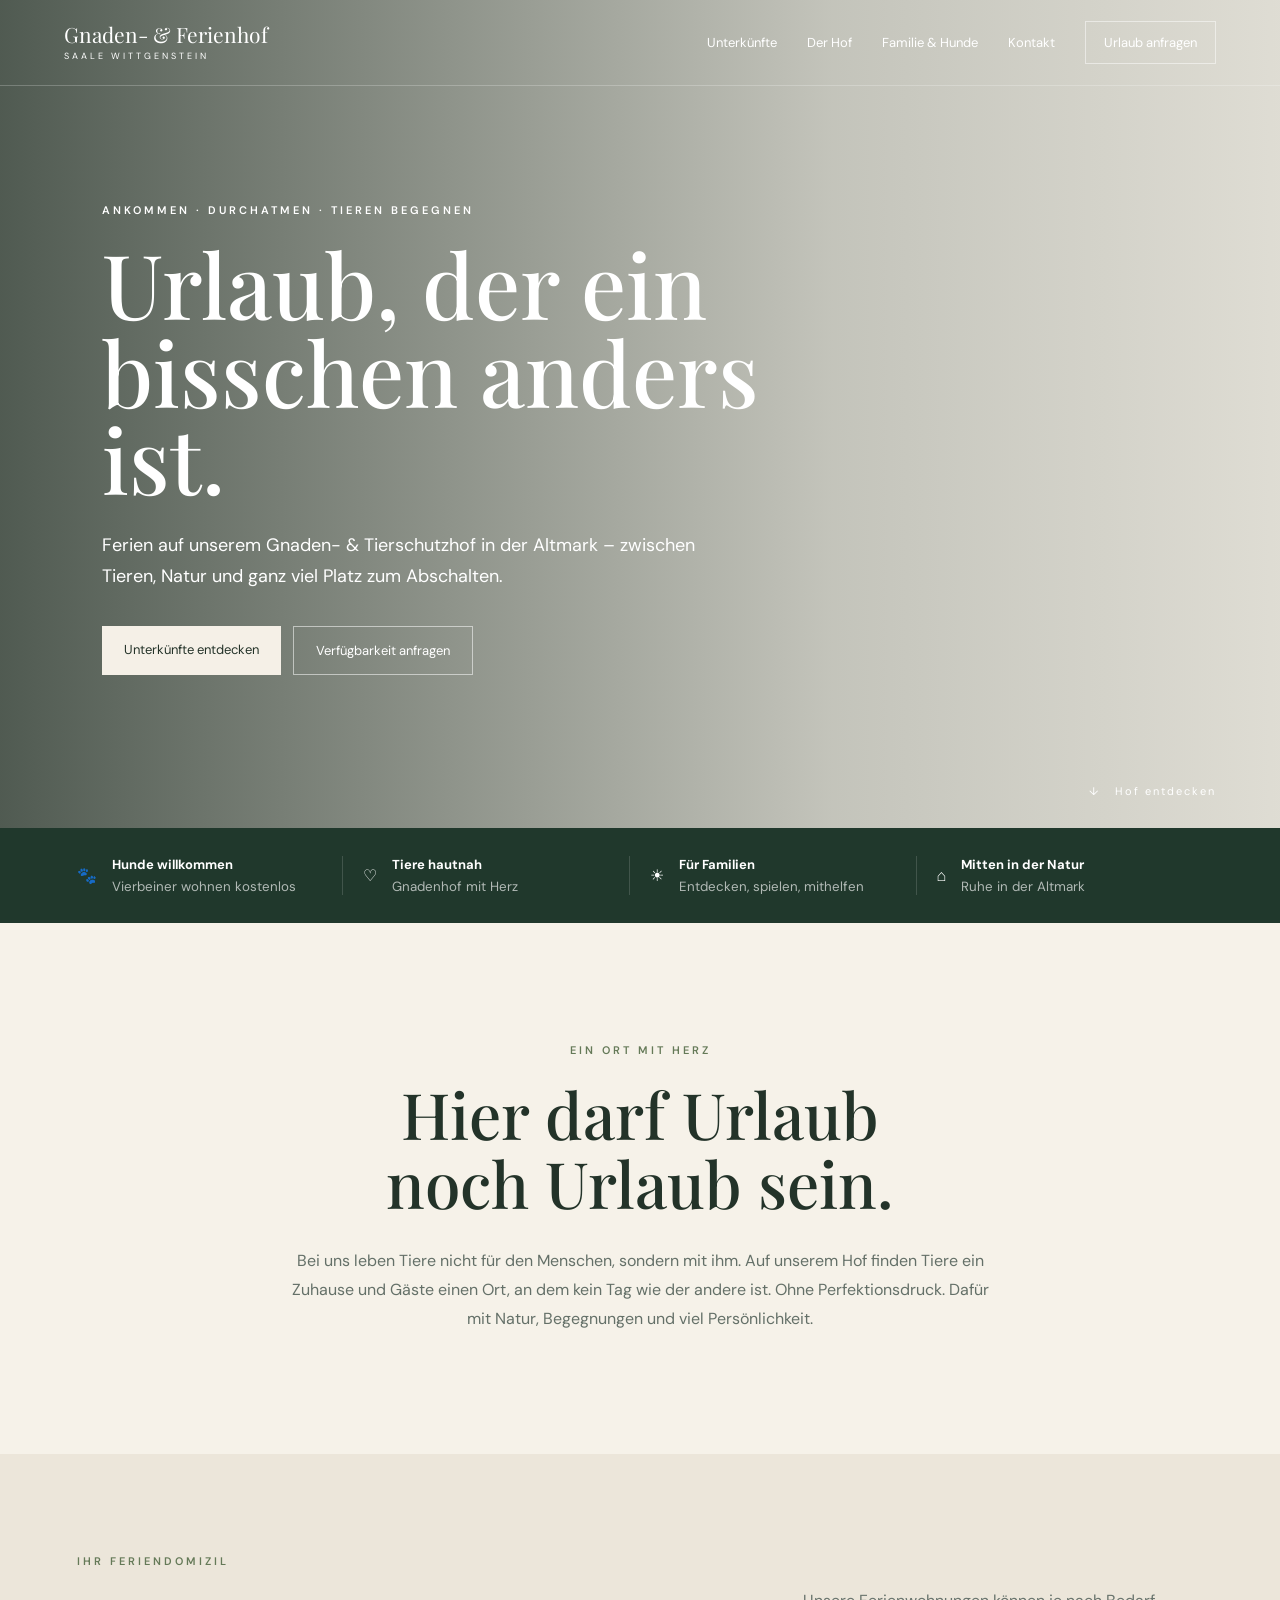
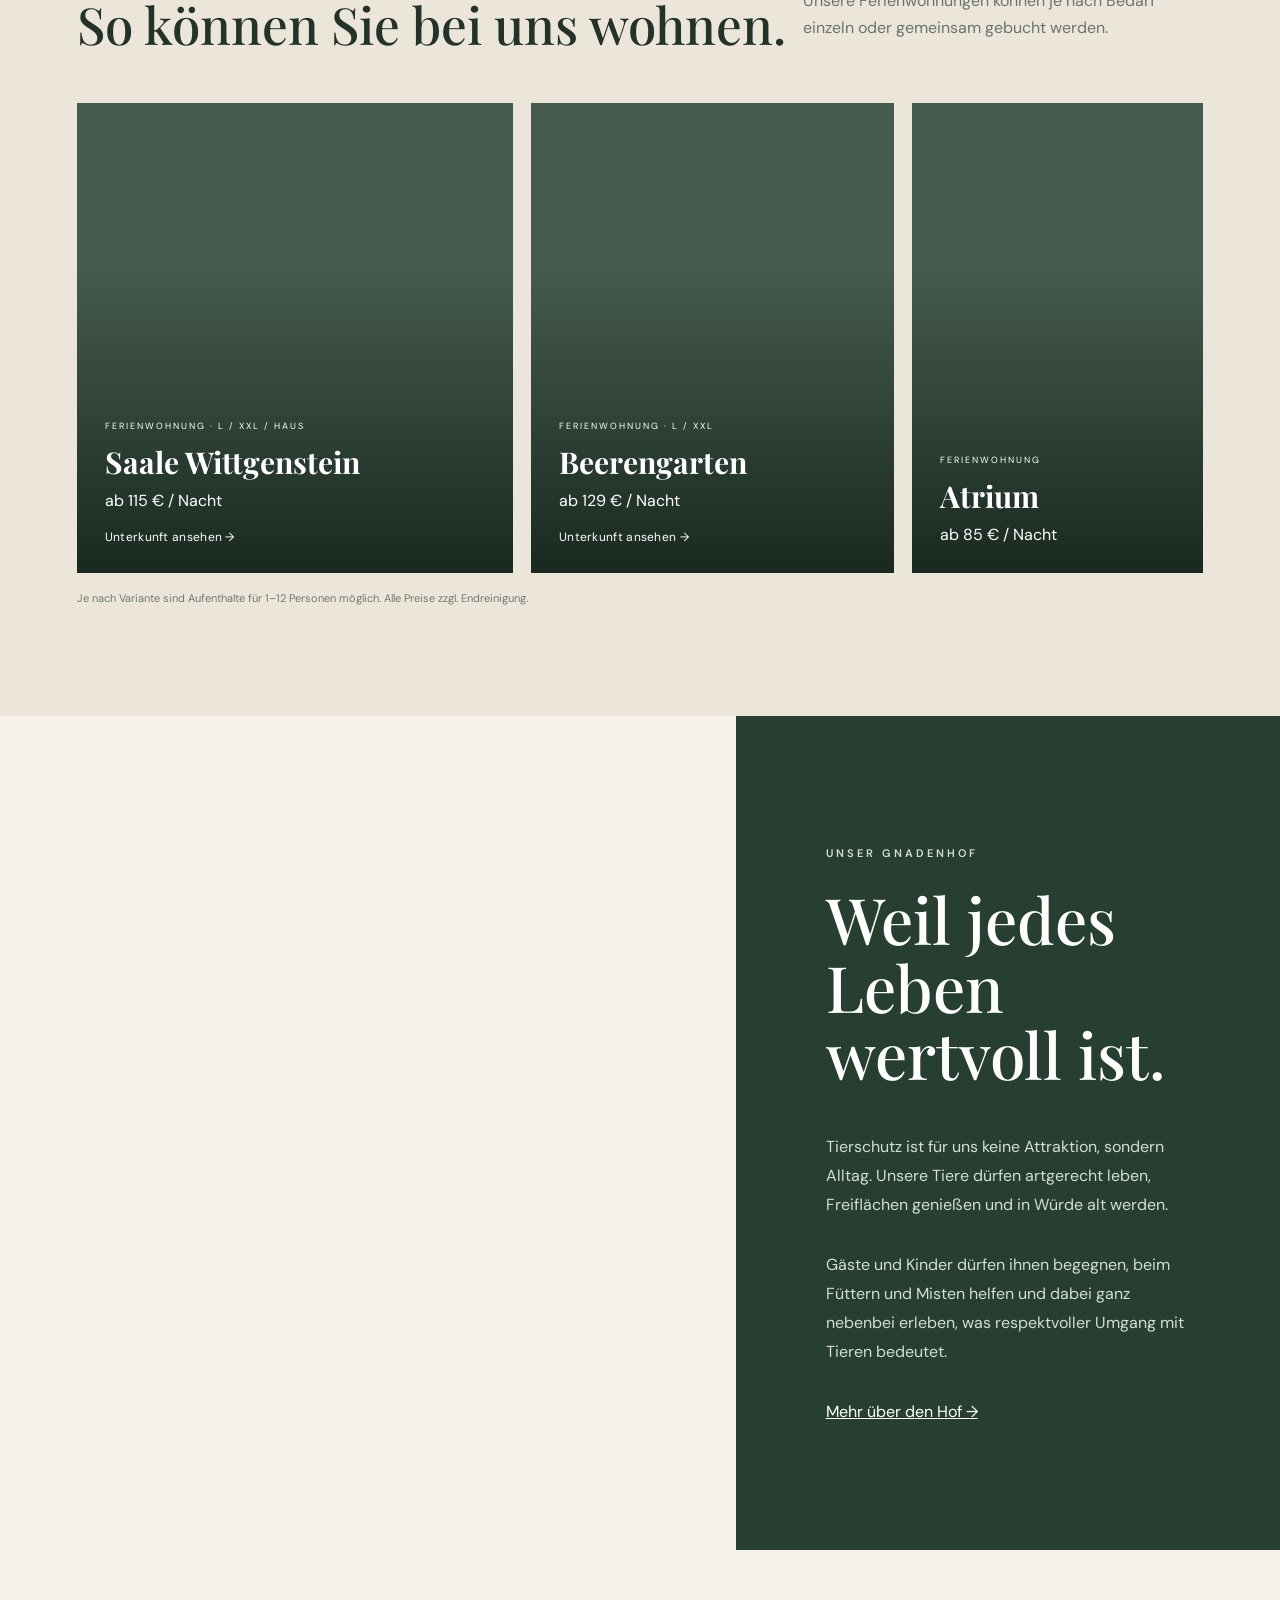
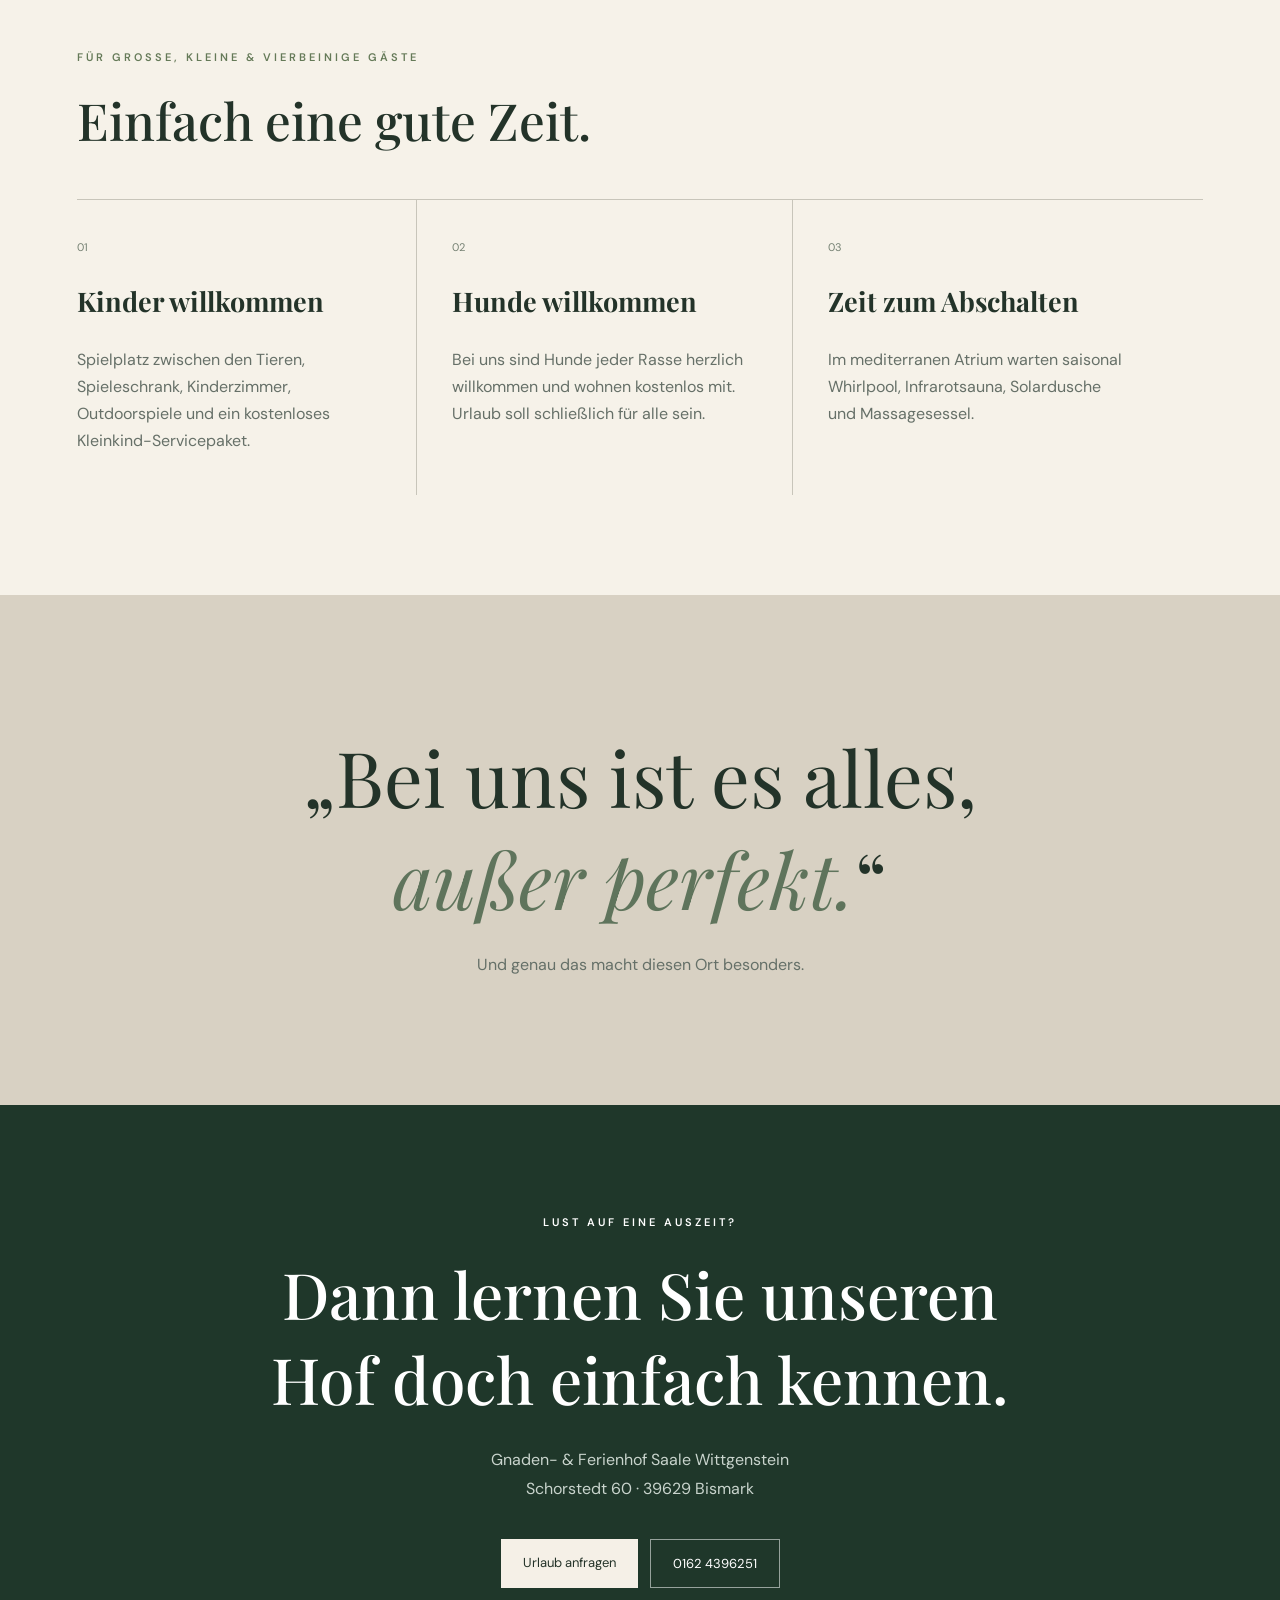
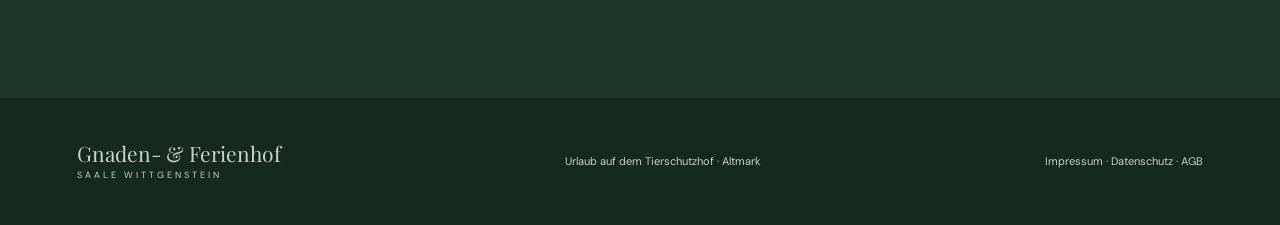
==== commit 4f22f936: "Link Gnadenhof section to dedicated page" ====
--- a/index.html
+++ b/index.html
@@ -19,7 +19,7 @@
 <a class="card photo2" href="beerengarten.html"><div><small>FERIENWOHNUNG · L / XXL</small><h3>Beerengarten</h3><p>ab 129 € / Nacht</p><span class="cardlink">Unterkunft ansehen →</span></div></a>
 <article class="card photo3"><div><small>FERIENWOHNUNG</small><h3>Atrium</h3><p>ab 85 € / Nacht</p></div></article>
 </div><p class="note">Je nach Variante sind Aufenthalte für 1–12 Personen möglich. Alle Preise zzgl. Endreinigung.</p></section>
-<section id="hof" class="story"><div class="storyImg"></div><div class="storyText"><p class="eyebrow">UNSER GNADENHOF</p><h2>Weil jedes Leben<br>wertvoll ist.</h2><p>Tierschutz ist für uns keine Attraktion, sondern Alltag. Unsere Tiere dürfen artgerecht leben, Freiflächen genießen und in Würde alt werden.</p><p>Gäste und Kinder dürfen ihnen begegnen, beim Füttern und Misten helfen und dabei ganz nebenbei erleben, was respektvoller Umgang mit Tieren bedeutet.</p><a href="#kontakt">Mehr über den Hof →</a></div></section>
+<section id="hof" class="story"><div class="storyImg"></div><div class="storyText"><p class="eyebrow">UNSER GNADENHOF</p><h2>Weil jedes Leben<br>wertvoll ist.</h2><p>Tierschutz ist für uns keine Attraktion, sondern Alltag. Unsere Tiere dürfen artgerecht leben, Freiflächen genießen und in Würde alt werden.</p><p>Gäste und Kinder dürfen ihnen begegnen, beim Füttern und Misten helfen und dabei ganz nebenbei erleben, was respektvoller Umgang mit Tieren bedeutet.</p><a href="der-hof.html">Mehr über den Hof →</a></div></section>
 <section id="familie" class="features"><div class="sectionHead"><div><p class="eyebrow green">FÜR GROSSE, KLEINE & VIERBEINIGE GÄSTE</p><h2>Einfach eine gute Zeit.</h2></div></div><div class="featureGrid"><article><span>01</span><h3>Kinder willkommen</h3><p>Spielplatz zwischen den Tieren, Spieleschrank, Kinderzimmer, Outdoorspiele und ein kostenloses Kleinkind-Servicepaket.</p></article><article><span>02</span><h3>Hunde willkommen</h3><p>Bei uns sind Hunde jeder Rasse herzlich willkommen und wohnen kostenlos mit. Urlaub soll schließlich für alle sein.</p></article><article><span>03</span><h3>Zeit zum Abschalten</h3><p>Im mediterranen Atrium warten saisonal Whirlpool, Infrarotsauna, Solardusche und Massagesessel.</p></article></div></section>
 <section class="quote"><p>„Bei uns ist es alles,<br><em>außer perfekt.</em>“</p><span>Und genau das macht diesen Ort besonders.</span></section>
 <section id="kontakt" class="contact"><p class="eyebrow">LUST AUF EINE AUSZEIT?</p><h2>Dann lernen Sie unseren<br>Hof doch einfach kennen.</h2><p>Gnaden- & Ferienhof Saale Wittgenstein<br>Schorstedt 60 · 39629 Bismark</p><div class="actions"><a class="btn light" href="mailto:daniela.eldem@t-online.de">Urlaub anfragen</a><a class="btn ghost" href="tel:+491624396251">0162 4396251</a></div></section>
--- a/style.css
+++ b/style.css
@@ -1,2 +1,3 @@
 *{box-sizing:border-box}html{scroll-behavior:smooth}body{margin:0;background:#f6f2e9;color:#233329;font-family:"DM Sans",sans-serif}.nav{height:86px;position:absolute;z-index:10;top:0;left:0;right:0;display:flex;align-items:center;padding:0 5vw;color:white;border-bottom:1px solid #ffffff38}.brand{color:inherit;text-decoration:none;display:flex;flex-direction:column;line-height:1}.brand span{font-family:"Playfair Display";font-size:21px}.brand small{font-size:9px;letter-spacing:3px;margin-top:7px;text-transform:uppercase}.nav nav{margin-left:auto;display:flex;align-items:center;gap:30px}.nav nav a{color:white;text-decoration:none;font-size:13px}.navcta{border:1px solid #ffffff80;padding:12px 18px}.menu{display:none;margin-left:auto;background:none;border:0;color:white;font-size:25px}.hero{height:92vh;min-height:680px;background:url("https://www.gnadenundferienhofsaalewittgenstein.de/wp-content/uploads/2026/07/IMG_7126.jpeg") center 45%/cover;position:relative;color:white;display:flex;align-items:center}.shade{position:absolute;inset:0;background:linear-gradient(90deg,rgba(16,32,23,.72),rgba(16,32,23,.22) 65%,rgba(16,32,23,.1))}.heroText{position:relative;width:min(760px,90%);margin-left:8vw;margin-top:50px}.eyebrow{font-size:11px;letter-spacing:3px;font-weight:600;margin:0 0 22px}.green{color:#657a58}.hero h1,.intro h2,.sectionHead h2,.story h2,.contact h2{font-family:"Playfair Display";font-weight:500}.hero h1{font-size:clamp(54px,7vw,102px);line-height:.98;margin:0 0 28px}.heroText>p:not(.eyebrow){font-size:18px;line-height:1.7;max-width:610px}.actions{display:flex;gap:12px;margin-top:35px}.btn{display:inline-block;padding:15px 22px;text-decoration:none;font-size:13px}.light{background:#f5f0e7;color:#243329}.ghost{border:1px solid #ffffff88;color:white}.scroll{position:absolute;bottom:30px;right:5vw;font-size:11px;letter-spacing:2px}.quick{background:#20382c;color:#fff;display:grid;grid-template-columns:repeat(4,1fr);padding:28px 6vw;gap:20px}.quick>div{display:flex;align-items:center;gap:15px;border-right:1px solid #ffffff26}.quick>div:last-child{border:0}.quick span{display:flex;flex-direction:column}.quick b{font-size:13px}.quick small{opacity:.65;margin-top:5px}.intro{padding:120px 8vw;text-align:center;max-width:1000px;margin:auto}.intro h2{font-size:clamp(42px,5vw,70px);line-height:1.08;margin:0 0 30px}.intro>p:last-child{max-width:700px;margin:auto;line-height:1.8;color:#647068}.stay,.features{padding:100px 6vw;background:#ece6da}.sectionHead{display:flex;justify-content:space-between;align-items:end;margin-bottom:45px}.sectionHead h2{font-size:clamp(36px,4vw,58px);margin:0}.sectionHead>p{max-width:400px;line-height:1.7;color:#69746d}.cards{display:grid;grid-template-columns:1.2fr 1fr .8fr;gap:18px}.card{height:470px;position:relative;background:#445b4d;background-size:cover;background-position:center;overflow:hidden}.card:after{content:"";position:absolute;inset:0;background:linear-gradient(0deg,rgba(11,24,17,.75),transparent 65%)}.card>div{position:absolute;z-index:2;bottom:28px;left:28px;color:#fff}.card small{letter-spacing:2px;font-size:9px}.card h3{font-family:"Playfair Display";font-size:30px;margin:8px 0}.card p{margin:0}.card span{font-size:12px;opacity:.75}.photo1{background-image:url("https://www.gnadenundferienhofsaalewittgenstein.de/wp-content/uploads/2025/02/Ferien.W.png");background-position:50% 50%;background-size:cover}.photo2{background-image:url("https://www.gnadenundferienhofsaalewittgenstein.de/wp-content/uploads/2026/07/IMG_7126.jpeg");background-position:center 58%;background-size:cover}.photo3{background-image:url("https://www.gnadenundferienhofsaalewittgenstein.de/wp-content/uploads/2025/02/Whirlpool-beschnitten-1024x501.jpg");background-position:center;background-size:cover}.note{font-size:11px;color:#70786f;margin-top:18px}.story{display:grid;grid-template-columns:1.15fr .85fr;min-height:720px}.storyImg{background:url("https://www.gnadenundferienhofsaalewittgenstein.de/wp-content/uploads/2025/02/bcfb7c24-0591-49e5-a2a4-bfc972c32fb3-1024x1024.jpg") center/cover}.storyText{background:#263f31;color:#fff;padding:10vw 7vw;display:flex;flex-direction:column;justify-content:center}.story h2{font-size:clamp(42px,5vw,70px);line-height:1.05;margin:0 0 30px}.storyText p{line-height:1.8;color:#d4ddd7}.storyText a{color:#fff;margin-top:18px}.features{background:#f6f2e9}.featureGrid{display:grid;grid-template-columns:repeat(3,1fr);border-top:1px solid #c8c5ba}.featureGrid article{padding:35px 45px 25px 0;border-right:1px solid #c8c5ba;margin-right:35px}.featureGrid article:last-child{border:0}.featureGrid span{font-size:11px;color:#758173}.featureGrid h3{font-family:"Playfair Display";font-size:27px}.featureGrid p{color:#667068;line-height:1.7}.quote{padding:130px 6vw;text-align:center;background:#d8d1c3}.quote p{font-family:"Playfair Display";font-size:clamp(45px,6vw,82px);margin:0}.quote em{font-weight:400;color:#5f745c}.quote span{display:block;margin-top:25px;color:#657068}.contact{background:#1f372a;color:#fff;text-align:center;padding:110px 5vw}.contact h2{font-size:clamp(40px,5vw,68px);margin:0 0 25px}.contact>p:not(.eyebrow){line-height:1.8;color:#c9d4cd}.contact .actions{justify-content:center}footer{background:#16291f;color:#c9d1cc;padding:45px 6vw;display:flex;align-items:center;gap:60px}footer p{font-size:11px;margin-left:auto}.contact .ghost:hover,.navcta:hover{background:#ffffff12}
 @media(max-width:800px){.nav{height:72px;padding:0 20px}.nav nav{display:none;position:absolute;top:72px;left:0;right:0;background:#20382c;padding:25px;flex-direction:column;align-items:flex-start}.nav nav.open{display:flex}.menu{display:block}.hero{height:88vh;min-height:620px}.heroText{margin:50px 24px 0}.hero h1{font-size:54px}.heroText>p:not(.eyebrow){font-size:15px}.actions{flex-wrap:wrap}.scroll{display:none}.quick{grid-template-columns:1fr 1fr;padding:25px 20px}.quick>div{border:0}.quick small{font-size:10px}.intro{padding:80px 24px}.sectionHead{display:block}.sectionHead>p{margin-top:20px}.stay,.features{padding:75px 20px}.cards{grid-template-columns:1fr}.card{height:390px}.story{grid-template-columns:1fr}.storyImg{min-height:450px}.storyText{padding:75px 25px}.featureGrid{grid-template-columns:1fr}.featureGrid article{border-right:0;border-bottom:1px solid #c8c5ba;margin:0}.quote{padding:90px 20px}.contact{padding:90px 20px}footer{display:block;text-align:center}footer p{margin:25px 0 0}.brand{align-items:center}}
+.card{text-decoration:none}.cardlink{display:block!important;margin-top:18px;font-size:12px!important;opacity:1!important;letter-spacing:.3px}.detailHero{min-height:62vh;padding:150px 7vw 70px;background:#263f31;color:#fff;display:flex;align-items:end}.detailHero .wrap{max-width:950px}.detailHero h1{font:500 clamp(52px,7vw,92px)/1 "Playfair Display";margin:10px 0 25px}.detailHero p{font-size:18px;line-height:1.7;max-width:720px}.facts{display:grid;grid-template-columns:repeat(4,1fr);background:#ece6da;padding:30px 7vw;gap:20px}.fact b{display:block;font:500 23px "Playfair Display";margin-bottom:5px}.fact small{color:#667068}.detail{padding:90px 7vw;max-width:1300px;margin:auto}.detail h2{font:500 clamp(34px,4vw,54px) "Playfair Display";margin:0 0 25px}.detail p{line-height:1.8;color:#5f6b63}.variants{display:grid;grid-template-columns:1fr 1fr;gap:20px;margin-top:45px}.variant{background:#fff;padding:34px}.variant h3{font:500 30px "Playfair Display";margin:5px 0 15px}.variant .price{font-weight:600;color:#263f31}.amenities{display:grid;grid-template-columns:repeat(3,1fr);gap:16px;margin-top:30px}.amenity{border-top:1px solid #c8c5ba;padding:22px 10px 15px 0}.amenity h3{font:500 22px "Playfair Display";margin:0 0 10px}.amenity p{font-size:14px}.detailCta{background:#1f372a;color:#fff;padding:75px 7vw;text-align:center}.detailCta h2{font:500 45px "Playfair Display";margin:0 0 20px}@media(max-width:800px){.facts{grid-template-columns:1fr 1fr}.variants,.amenities{grid-template-columns:1fr}.detailHero{min-height:520px;padding:125px 24px 55px}.detail{padding:65px 24px}.detailCta{padding:65px 24px}}
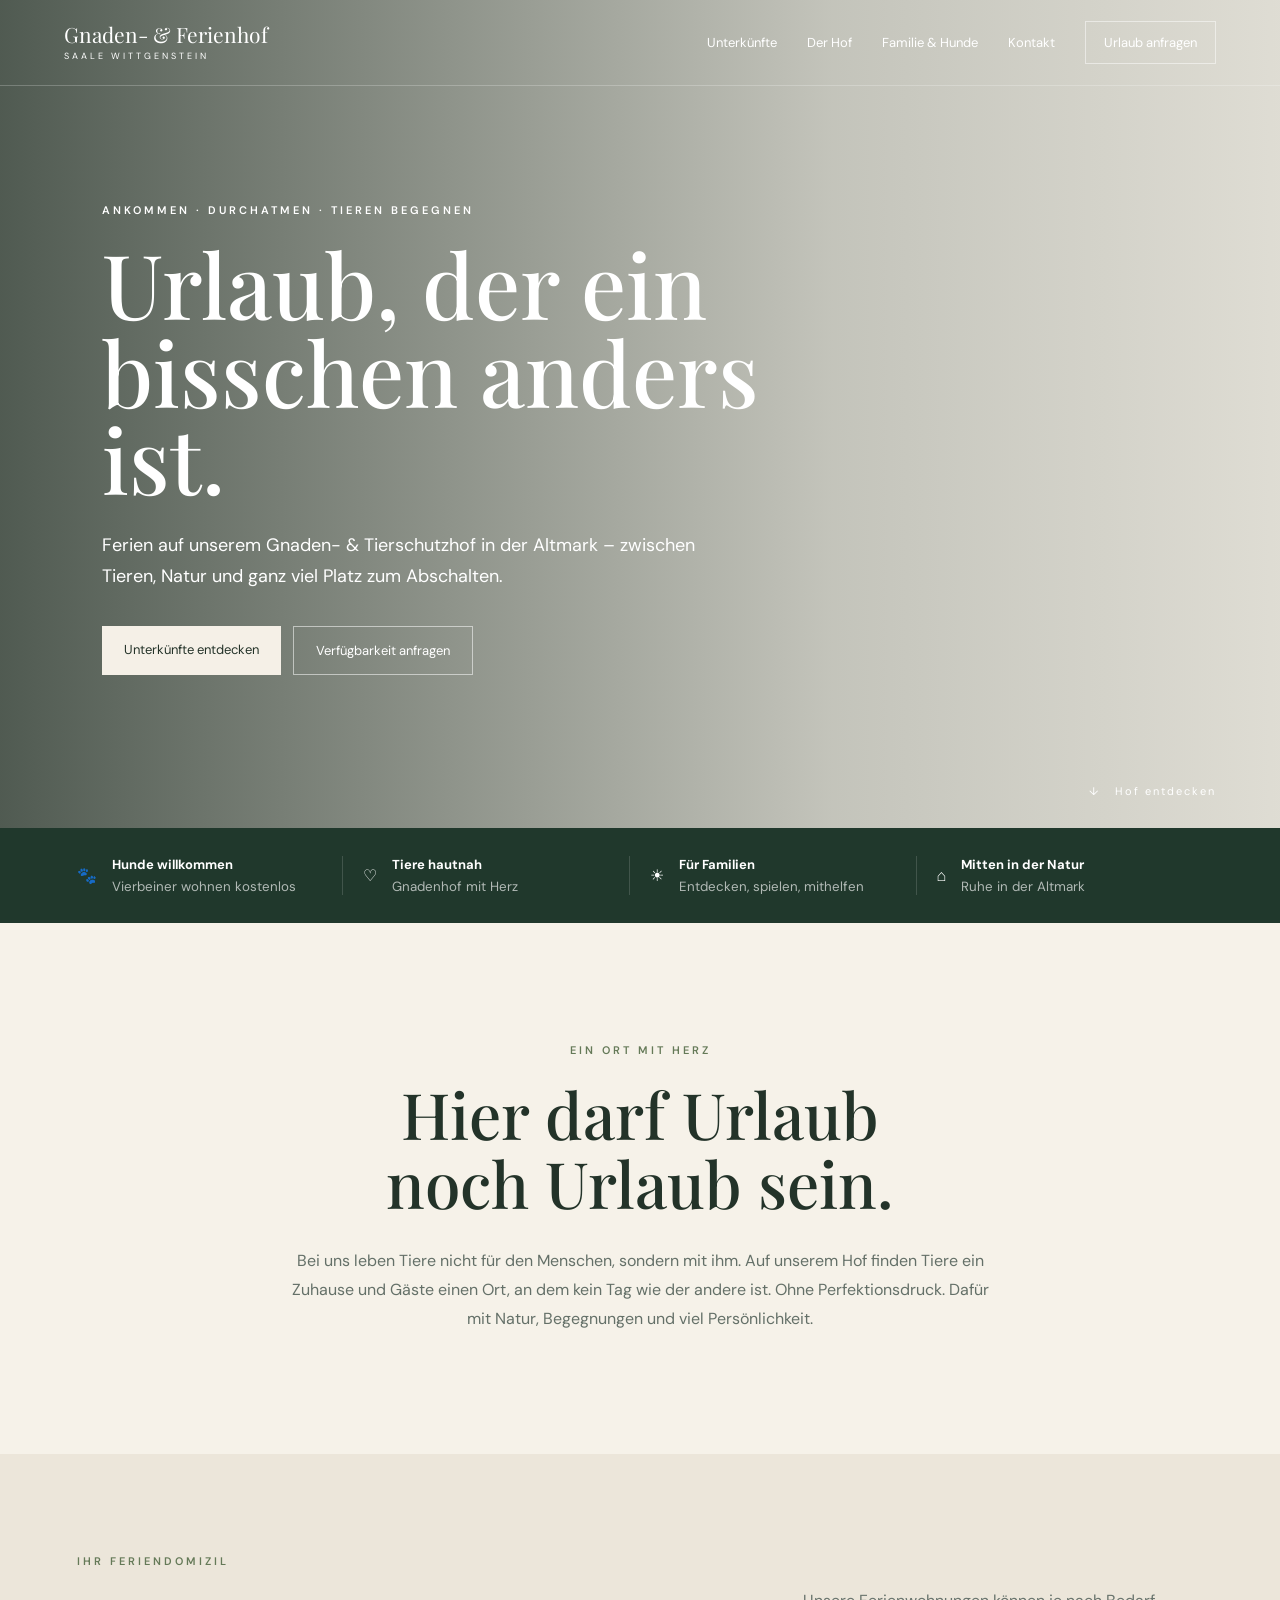
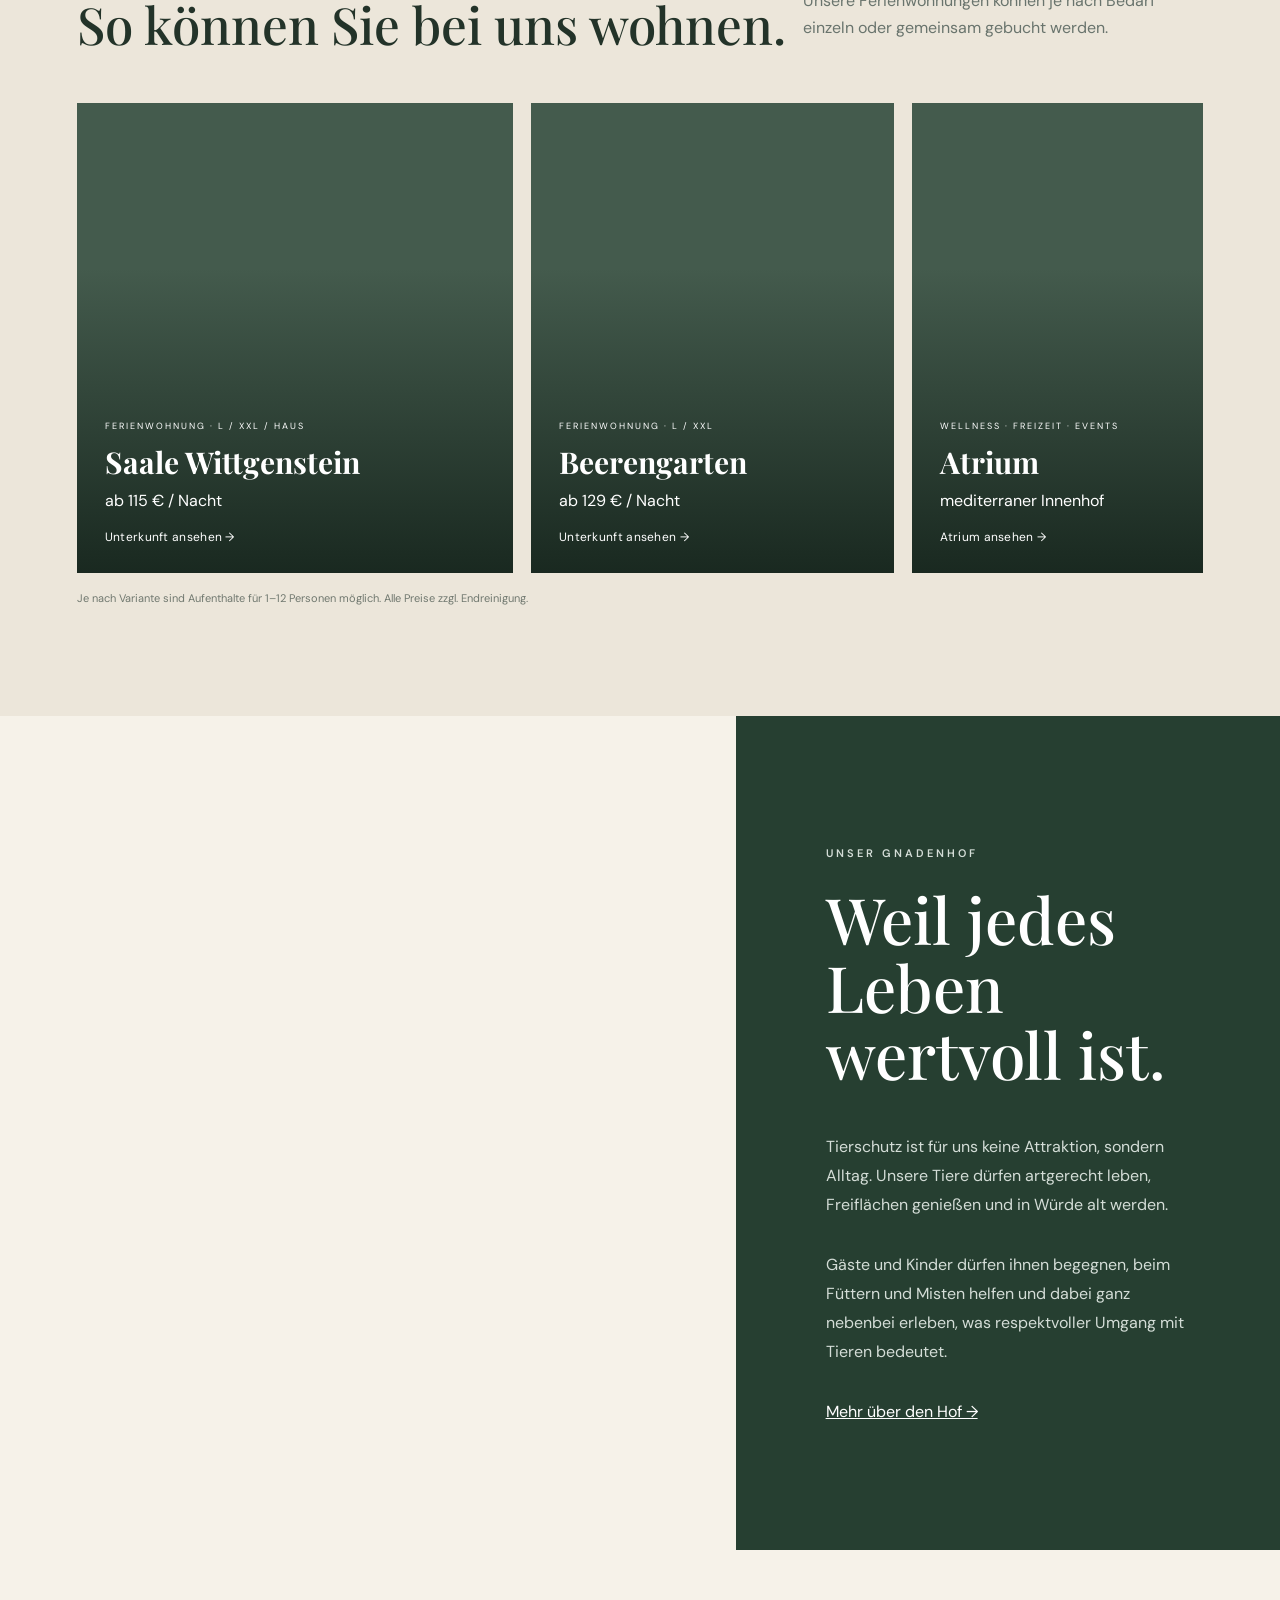
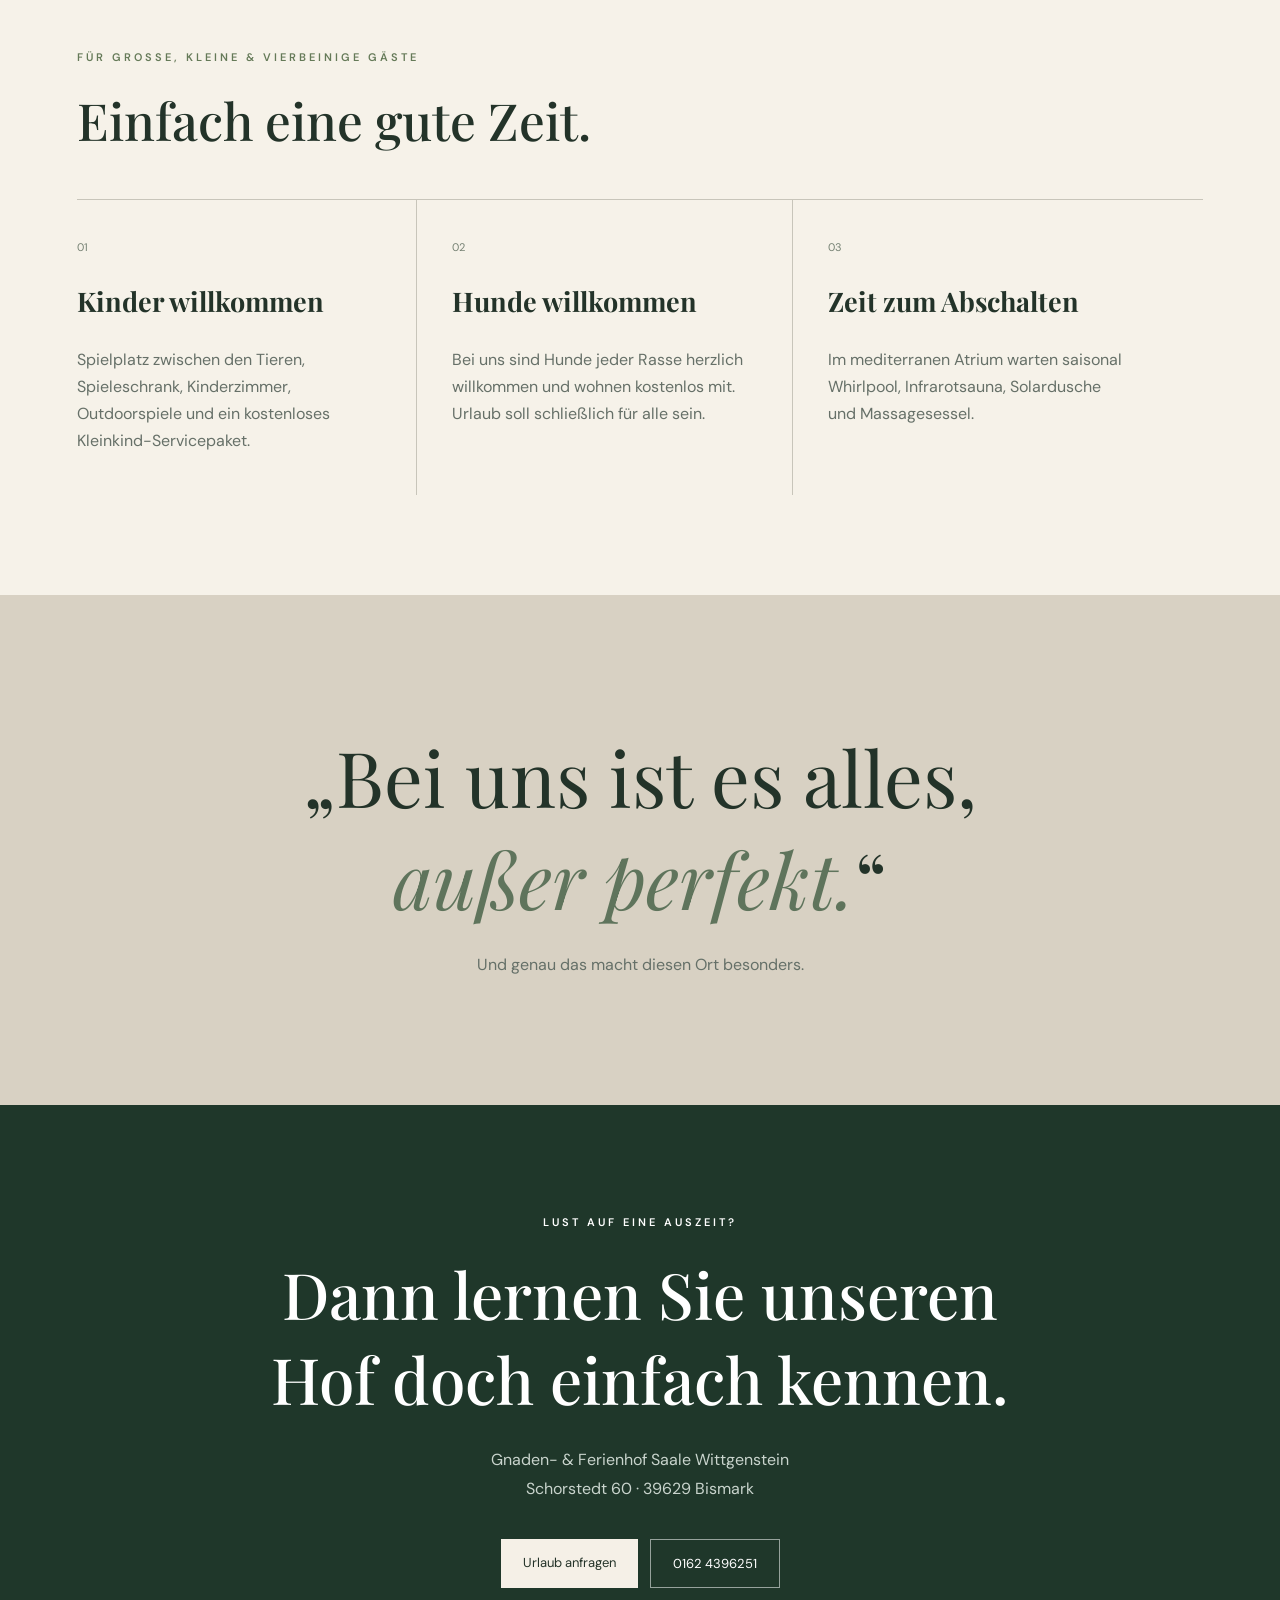
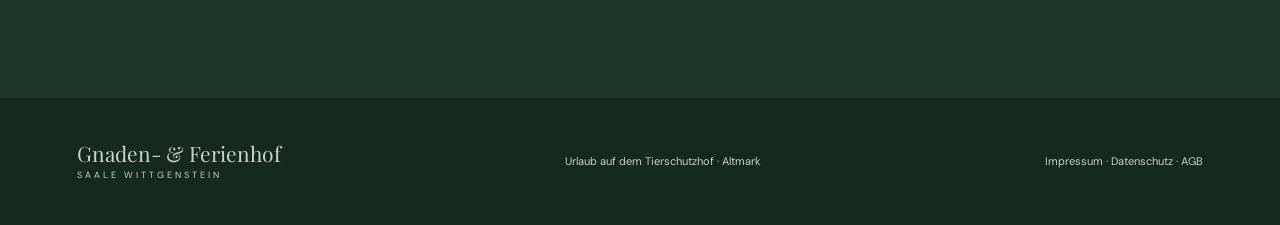
==== commit dfd9b08f: "Link Atrium to dedicated detail page" ====
--- a/index.html
+++ b/index.html
@@ -17,7 +17,7 @@
 <section id="wohnen" class="stay"><div class="sectionHead"><div><p class="eyebrow green">IHR FERIENDOMIZIL</p><h2>So können Sie bei uns wohnen.</h2></div><p>Unsere Ferienwohnungen können je nach Bedarf einzeln oder gemeinsam gebucht werden.</p></div><div class="cards">
 <a class="card photo1" href="saale-wittgenstein.html"><div><small>FERIENWOHNUNG · L / XXL / HAUS</small><h3>Saale Wittgenstein</h3><p>ab 115 € / Nacht</p><span class="cardlink">Unterkunft ansehen →</span></div></a>
 <a class="card photo2" href="beerengarten.html"><div><small>FERIENWOHNUNG · L / XXL</small><h3>Beerengarten</h3><p>ab 129 € / Nacht</p><span class="cardlink">Unterkunft ansehen →</span></div></a>
-<article class="card photo3"><div><small>FERIENWOHNUNG</small><h3>Atrium</h3><p>ab 85 € / Nacht</p></div></article>
+<a class="card photo3" href="atrium.html"><div><small>WELLNESS · FREIZEIT · EVENTS</small><h3>Atrium</h3><p>mediterraner Innenhof</p><span class="cardlink">Atrium ansehen →</span></div></a>
 </div><p class="note">Je nach Variante sind Aufenthalte für 1–12 Personen möglich. Alle Preise zzgl. Endreinigung.</p></section>
 <section id="hof" class="story"><div class="storyImg"></div><div class="storyText"><p class="eyebrow">UNSER GNADENHOF</p><h2>Weil jedes Leben<br>wertvoll ist.</h2><p>Tierschutz ist für uns keine Attraktion, sondern Alltag. Unsere Tiere dürfen artgerecht leben, Freiflächen genießen und in Würde alt werden.</p><p>Gäste und Kinder dürfen ihnen begegnen, beim Füttern und Misten helfen und dabei ganz nebenbei erleben, was respektvoller Umgang mit Tieren bedeutet.</p><a href="der-hof.html">Mehr über den Hof →</a></div></section>
 <section id="familie" class="features"><div class="sectionHead"><div><p class="eyebrow green">FÜR GROSSE, KLEINE & VIERBEINIGE GÄSTE</p><h2>Einfach eine gute Zeit.</h2></div></div><div class="featureGrid"><article><span>01</span><h3>Kinder willkommen</h3><p>Spielplatz zwischen den Tieren, Spieleschrank, Kinderzimmer, Outdoorspiele und ein kostenloses Kleinkind-Servicepaket.</p></article><article><span>02</span><h3>Hunde willkommen</h3><p>Bei uns sind Hunde jeder Rasse herzlich willkommen und wohnen kostenlos mit. Urlaub soll schließlich für alle sein.</p></article><article><span>03</span><h3>Zeit zum Abschalten</h3><p>Im mediterranen Atrium warten saisonal Whirlpool, Infrarotsauna, Solardusche und Massagesessel.</p></article></div></section>
